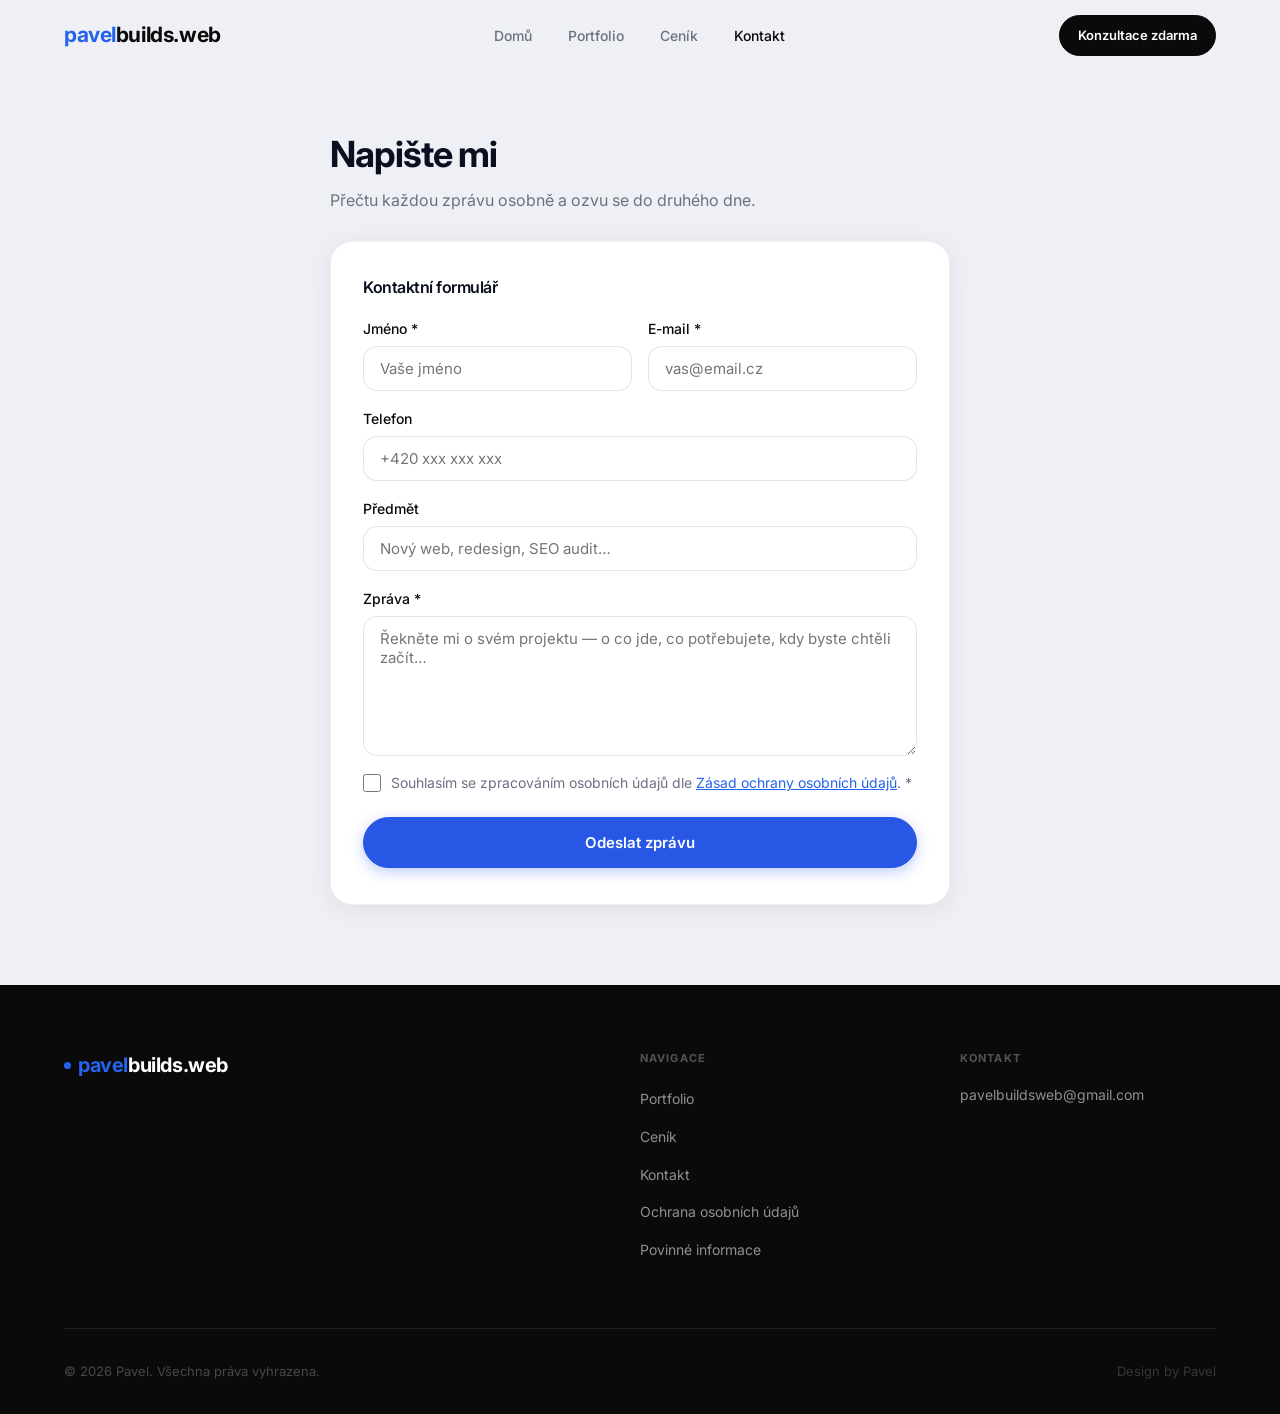
==== contact.html @ 44fcdc36 "fix: bottom sheet block layout + isAnimating guard Switch nav__mobile from flex to block (avoids iOS" ====
﻿<!doctype html>
<html lang="cs">
<head>
  <meta charset="utf-8" />
  <meta name="viewport" content="width=device-width, initial-scale=1" />

  <title>Kontakt — Napište mi | Pavel — webař na volné noze</title>
  <meta name="description" content="Máte projekt nebo otázku? Napište mi — rád si popovídáme o vašich potřebách. Odpovídám do 24 hodin v pracovní dny." />
  <link rel="canonical" href="https://www.pavelweb.cz/contact.html" />

  <meta property="og:type"         content="website" />
  <meta property="og:site_name"    content="Pavel — webař na volné noze" />
  <meta property="og:title"        content="Kontakt — Napište mi | Pavel" />
  <meta property="og:description"  content="Máte projekt nebo otázku? Napište mi — rád si popovídáme o vašich potřebách." />
  <meta property="og:url"          content="https://www.pavelweb.cz/contact.html" />
  <meta property="og:image"        content="https://www.pavelweb.cz/images/og-cover.jpg" />
  <meta property="og:image:width"  content="1200" />
  <meta property="og:image:height" content="630" />
  <meta property="og:locale"       content="cs_CZ" />

  <meta name="twitter:card"        content="summary_large_image" />
  <meta name="twitter:title"       content="Kontakt — Napište mi | Pavel" />
  <meta name="twitter:description" content="Máte projekt nebo otázku? Napište mi — rád si popovídáme o vašich potřebách." />
  <meta name="twitter:image"       content="https://www.pavelweb.cz/images/og-cover.jpg" />

  <script type="application/ld+json">
  {
    "@context": "https://schema.org",
    "@type": "BreadcrumbList",
    "itemListElement": [
      { "@type": "ListItem", "position": 1, "name": "Domů",   "item": "https://www.pavelweb.cz/" },
      { "@type": "ListItem", "position": 2, "name": "Kontakt","item": "https://www.pavelweb.cz/contact.html" }
    ]
  }
  </script>

  <link rel="preconnect" href="https://fonts.bunny.net" crossorigin />
  <link rel="preload" href="https://fonts.bunny.net/css2?family=Caveat:wght@500;700&family=Inter:wght@400;500;600;700&display=swap"
        as="style" onload="this.onload=null;this.rel='stylesheet'" />
  <noscript><link rel="stylesheet" href="https://fonts.bunny.net/css2?family=Caveat:wght@500;700&family=Inter:wght@400;500;600;700&display=swap" /></noscript>

  <link rel="stylesheet" href="/css/tokens.css?v=8" />
  <link rel="stylesheet" href="/css/base.css?v=8" />
  <link rel="stylesheet" href="/css/components.css?v=8" />
</head>
<body>

  <a class="skip-link" href="#main-content">Přeskočit na obsah</a>

  <header class="site-header">
    <nav class="nav" aria-label="Hlavní navigace">
      <a href="/index.html" class="nav__logo" aria-label="pavelbuilds.web — domovská stránka">
        <span class="nav__logo-text"><span class="nav__logo-pavel">pavel</span>builds<span class="nav__logo-sub">.web</span></span>
      </a>
      <ul class="nav__links" role="list">
        <li><a href="/index.html"     class="nav__link">Domů</a></li>
        <li><a href="/portfolio.html" class="nav__link">Portfolio</a></li>
        <li><a href="/pricing.html"   class="nav__link">Ceník</a></li>
        <li><a href="/contact.html"   class="nav__link nav__link--active">Kontakt</a></li>
      </ul>
      <a href="/contact.html" class="btn btn--nav">Konzultace zdarma</a>
      <button class="nav__burger" aria-controls="mobile-menu" aria-expanded="false" aria-label="Otevřít menu">
        <span class="nav__burger-bar"></span>
        <span class="nav__burger-bar"></span>
        <span class="nav__burger-bar"></span>
      </button>
    </nav>
  </header>
  <div id="mobile-menu" class="nav__mobile" hidden>
    <ul role="list">
      <li><a href="/index.html"     class="nav__link">Domů</a></li>
      <li><a href="/portfolio.html" class="nav__link">Portfolio</a></li>
      <li><a href="/pricing.html"   class="nav__link">Ceník</a></li>
      <li><a href="/contact.html"   class="nav__link">Kontakt</a></li>
    </ul>
    <a href="/contact.html" class="btn">Konzultace zdarma</a>
  </div>

  <main id="main-content">

    <section class="contact-section" aria-labelledby="contact-heading">
      <div class="contact-inner">

        <h1 id="contact-heading">Napište mi</h1>
        <p class="contact-lead">Přečtu každou zprávu osobně a ozvu se do druhého dne.</p>

        <div class="contact-card">
          <h2 class="contact-form-heading">Kontaktní formulář</h2>
          <form class="form" action="#" method="POST" novalidate aria-label="Kontaktní formulář">

            <div class="form-honeypot" aria-hidden="true">
              <label for="website">Nevyplňujte toto pole</label>
              <input type="text" id="website" name="website" tabindex="-1" autocomplete="off" />
            </div>

            <div class="form-grid">
              <div class="form-group">
                <label for="name">Jméno <span aria-hidden="true">*</span></label>
                <input type="text" id="name" name="name"
                       required autocomplete="given-name"
                       placeholder="Vaše jméno" aria-required="true" />
              </div>
              <div class="form-group">
                <label for="email">E-mail <span aria-hidden="true">*</span></label>
                <input type="email" id="email" name="email"
                       required autocomplete="email"
                       placeholder="vas@email.cz" aria-required="true" />
              </div>
            </div>

            <div class="form-group">
              <label for="phone">Telefon</label>
              <input type="tel" id="phone" name="phone"
                     placeholder="+420 xxx xxx xxx" autocomplete="tel" />
            </div>

            <div class="form-group">
              <label for="subject">Předmět</label>
              <input type="text" id="subject" name="subject"
                     placeholder="Nový web, redesign, SEO audit…" />
            </div>

            <div class="form-group">
              <label for="message">Zpráva <span aria-hidden="true">*</span></label>
              <textarea id="message" name="message"
                        required rows="6"
                        placeholder="Řekněte mi o svém projektu — o co jde, co potřebujete, kdy byste chtěli začít…"
                        aria-required="true"></textarea>
            </div>

            <div class="form-group">
              <label class="form-checkbox-label">
                <input type="checkbox" name="gdpr_consent" required aria-required="true" />
                <span>Souhlasím se zpracováním osobních údajů dle <a href="/privacy.html">Zásad ochrany osobních údajů</a>. <span aria-hidden="true">*</span></span>
              </label>
            </div>

            <button type="submit" class="btn btn--blue" style="width:100%;margin-top:8px;">Odeslat zprávu</button>
          </form>
        </div>
      </div>
    </section>

  </main>

  <footer class="site-footer">
    <div class="footer__inner">
      <div>
        <div class="footer__logo" aria-hidden="true"><span class="nav__logo-text"><span class="nav__logo-pavel">pavel</span>builds<span class="footer__logo-sub">.web</span></span></div>
      </div>
      <nav aria-label="Navigace v patičce">
        <p class="footer__heading">Navigace</p>
        <ul class="footer__links" role="list">
          <li><a href="/portfolio.html">Portfolio</a></li>
          <li><a href="/pricing.html">Ceník</a></li>
          <li><a href="/contact.html">Kontakt</a></li>
          <li><a href="/privacy.html">Ochrana osobních údajů</a></li>
          <li><a href="/legal.html">Povinné informace</a></li>
        </ul>
      </nav>
      <div>
        <p class="footer__heading">Kontakt</p>
        <a href="mailto:pavelbuildsweb@gmail.com" class="footer__email">pavelbuildsweb@gmail.com</a>
      </div>
    </div>
    <div class="footer__bottom">
      <small>&copy; <span id="footer-year"></span> Pavel. Všechna práva vyhrazena.</small>
      <small class="footer__credit">Design by Pavel</small>
    </div>
  </footer>
  <script src="/js/nav.js" defer></script>
  <script src="/js/anim.js" defer></script>
</body>
</html>
---- css/tokens.css ----
:root {
  /* ── Palette ─────────────────────────────────────────────── */
  --color-bg:          #ffffff;
  --color-ink:         #0A0A0A;
  --color-muted:       #6B7280;
  --color-subtle:      #9CA3AF;
  --color-accent:      #2563EB;
  --color-accent-h:    #1D4ED8;
  --color-surface:     #F9FAFB;
  --color-surface-2:   #F3F4F6;
  --color-border:      rgba(0, 0, 0, 0.06);
  --color-border-md:   rgba(0, 0, 0, 0.10);

  /* ── Typography ─────────────────────────────────────────── */
  --font-sans: "Inter", system-ui, -apple-system, Segoe UI, sans-serif;
  --font-hand: "Caveat", "Kalam", cursive;

  /* ── Layout ─────────────────────────────────────────────── */
  --max-width:  1280px;
  --pad-x:      64px;
  --nav-height: 72px;

  /* ── Radius ──────────────────────────────────────────────── */
  --radius-sm:  6px;
  --radius-md:  10px;
  --radius-lg:  14px;
  --radius-xl:  18px;
  --radius-2xl: 24px;
  --radius-pill:999px;

  /* ── Spacing scale (8-base) ──────────────────────────────── */
  --s-1:   8px;
  --s-2:  16px;
  --s-3:  24px;
  --s-4:  32px;
  --s-6:  48px;
  --s-8:  64px;
  --s-12: 96px;
  --s-16: 128px;

  /* Legacy aliases (used by inner pages) */
  --space-xs:  8px;
  --space-sm:  8px;
  --space-md:  16px;
  --space-lg:  32px;
  --space-xl:  64px;
  --space-2xl: 96px;

  /* ── Shadows ─────────────────────────────────────────────── */
  --shadow-xs:   0 1px 3px rgba(0,0,0,.5),  0 1px 2px rgba(0,0,0,.3);
  --shadow-sm:   0 4px 12px rgba(0,0,0,.5), 0 1px 3px rgba(0,0,0,.3);
  --shadow-md:   0 8px 24px rgba(0,0,0,.6), 0 2px 6px rgba(0,0,0,.3);
  --shadow-lg:   0 16px 48px rgba(0,0,0,.7),0 4px 12px rgba(0,0,0,.4);
  --shadow-card: var(--shadow-sm);
  --shadow-hover:var(--shadow-md);

  /* ── Transitions ─────────────────────────────────────────── */
  --ease-out:        cubic-bezier(.16,1,.3,1);
  --transition-fast: 200ms var(--ease-out);
  --transition-mid:  400ms var(--ease-out);
  --transition-slow: 600ms var(--ease-out);
}

@media (max-width: 768px) {
  :root { --pad-x: 24px; }
}
---- css/base.css ----
/* ── Reset ─────────────────────────────────────────────────── */
*, *::before, *::after { box-sizing: border-box; margin: 0; padding: 0; }

/* ── Root ──────────────────────────────────────────────────── */
html { scroll-behavior: smooth; }
body {
  background: var(--color-bg);
  color: var(--color-ink);
  font-family: var(--font-sans);
  font-size: 18px;
  line-height: 1.65;
  -webkit-font-smoothing: antialiased;
  -moz-osx-font-smoothing: grayscale;
}

/* ── Skip link ─────────────────────────────────────────────── */
.skip-link {
  position: absolute;
  top: 0; left: var(--s-2);
  z-index: 9999;
  padding: var(--s-1) var(--s-4);
  background: var(--color-ink);
  color: #fff;
  font-size: 14px;
  font-weight: 600;
  border-radius: 0 0 var(--radius-md) var(--radius-md);
  text-decoration: none;
  transform: translateY(-100%);
  transition: transform var(--transition-fast);
}
.skip-link:focus { transform: translateY(0); }

/* ── Focus visible ─────────────────────────────────────────── */
:focus-visible {
  outline: 2px solid var(--color-accent);
  outline-offset: 3px;
  border-radius: 3px;
}

/* ── Headings ──────────────────────────────────────────────── */
h1 {
  font-size: clamp(48px, 6vw, 80px);
  line-height: 1.05;
  font-weight: 700;
  letter-spacing: -0.04em;
  color: var(--color-ink);
}
h2 {
  font-size: clamp(28px, 3.5vw, 44px);
  line-height: 1.15;
  font-weight: 700;
  letter-spacing: -0.03em;
}
h3 {
  font-size: clamp(17px, 1.6vw, 20px);
  line-height: 1.3;
  font-weight: 600;
  letter-spacing: -0.01em;
}

/* ── Body copy ─────────────────────────────────────────────── */
p {
  max-width: 65ch;
  line-height: 1.65;
  color: var(--color-muted);
}
a { color: var(--color-accent); }
a:hover { text-decoration: underline; }
img { max-width: 100%; height: auto; display: block; }

/* ── Section wrapper ───────────────────────────────────────── */
.section { padding: var(--s-16) var(--pad-x); }
.section--sm { padding: var(--s-12) var(--pad-x); }
.section--lg { padding: var(--s-16) var(--pad-x); }
.section__inner {
  max-width: var(--max-width);
  margin: 0 auto;
}

/* ── Section label (eyebrow) ───────────────────────────────── */
.eyebrow {
  display: inline-flex;
  align-items: center;
  gap: 8px;
  font-size: 12px;
  font-weight: 600;
  text-transform: uppercase;
  letter-spacing: .1em;
  color: var(--color-muted);
  margin-bottom: var(--s-3);
}
.eyebrow::before {
  content: '';
  display: block;
  width: 20px; height: 1px;
  background: var(--color-muted);
}

/* ── Utilities ─────────────────────────────────────────────── */
.sr-only {
  position: absolute; width: 1px; height: 1px;
  overflow: hidden; clip: rect(0,0,0,0); white-space: nowrap;
}
.text-muted  { color: var(--color-muted); }
.text-center { text-align: center; }

/* ── Reveal animations (IntersectionObserver) ──────────────── */
[data-reveal] {
  opacity: 0;
  transform: translateY(28px);
  transition: opacity var(--transition-slow), transform var(--transition-slow);
}
[data-reveal].is-visible {
  opacity: 1;
  transform: none;
}
[data-delay="1"] { transition-delay: 80ms; }
[data-delay="2"] { transition-delay: 160ms; }
[data-delay="3"] { transition-delay: 240ms; }
[data-delay="4"] { transition-delay: 320ms; }
[data-delay="5"] { transition-delay: 400ms; }
[data-delay="6"] { transition-delay: 480ms; }

/* ── CTA strip ─────────────────────────────────────────────── */
.cta-strip {
  background: var(--color-ink);
  padding: var(--s-16) var(--pad-x);
  text-align: center;
}
.cta-strip h2 { color: #fff; margin-bottom: var(--s-2); }
.cta-strip p  { color: rgba(255,255,255,.45); margin: 0 auto var(--s-8); max-width: 44ch; }

/* ── Reduced motion ────────────────────────────────────────── */
@media (prefers-reduced-motion: reduce) {
  html { scroll-behavior: auto; }
  *, *::before, *::after { animation-duration: .01ms !important; transition-duration: .01ms !important; }
  [data-reveal] { opacity: 1; transform: none; }
}
---- css/components.css ----
/* ================================================================
   COMPONENTS.CSS  —  B2B Premium Edition
   Nav · Buttons · Cards · Grid · Forms · Footer · Hero
   ================================================================ */

/* ── Site header ───────────────────────────────────────────── */
.site-header {
  position: fixed;
  top: 0; left: 0; right: 0;
  z-index: 160;
  height: var(--nav-height);
  background: transparent;
  border-bottom: 1px solid transparent;
  transition:
    background  400ms var(--ease-out),
    border-color 400ms var(--ease-out),
    backdrop-filter 400ms var(--ease-out);
}
.site-header.scrolled {
  background: rgba(255,255,255,.85);
  backdrop-filter: blur(20px) saturate(150%);
  -webkit-backdrop-filter: blur(20px) saturate(150%);
  border-bottom-color: var(--color-border);
}

.nav {
  display: flex;
  align-items: center;
  justify-content: space-between;
  gap: var(--s-4);
  height: 100%;
  padding: 0 var(--pad-x);
  max-width: calc(var(--max-width) + var(--pad-x) * 2);
  margin: 0 auto;
  font-size: 14px;
}

.nav__logo {
  display: flex;
  align-items: center;
  gap: 8px;
  font-family: var(--font-sans);
  font-size: 21px;
  font-weight: 700;
  color: var(--color-ink);
  text-decoration: none;
  white-space: nowrap;
  letter-spacing: -0.02em;
}
.nav__logo::before { display: none; }
.nav__logo:hover { text-decoration: none; color: var(--color-ink); }
.nav__logo-sub {
  font-size: inherit;
  font-weight: inherit;
  letter-spacing: inherit;
  text-transform: none;
  color: inherit;
}
.nav__logo-pavel { color: var(--color-accent); }

.nav__links {
  display: flex;
  list-style: none;
  gap: 36px;
  margin: 0; padding: 0;
}
.nav__link {
  font-size: 14px;
  font-weight: 500;
  color: var(--color-muted);
  text-decoration: none;
  transition: color var(--transition-fast);
}
.nav__link:hover { color: var(--color-ink); text-decoration: none; }
.nav__link--active { color: var(--color-ink); }

/* Hamburger — visible by default (mobile-first), hidden on desktop */
.nav__burger {
  display: flex;
  flex-direction: column;
  justify-content: center;
  gap: 5px;
  width: 36px; height: 36px;
  padding: 4px;
  background: none; border: none; cursor: pointer;
  border-radius: var(--radius-md);
}
.nav__burger:focus-visible { outline: 2px solid var(--color-accent); outline-offset: 2px; }
.nav__burger-bar {
  display: block;
  width: 20px; height: 1.5px;
  background: var(--color-ink);
  border-radius: 2px;
  transition: transform var(--transition-fast), opacity var(--transition-fast);
}
.nav__burger--open .nav__burger-bar:nth-child(1) { transform: translateY(6.5px) rotate(45deg); }
.nav__burger--open .nav__burger-bar:nth-child(2) { opacity: 0; }
.nav__burger--open .nav__burger-bar:nth-child(3) { transform: translateY(-6.5px) rotate(-45deg); }

/* Bottom sheet — block layout (more reliable than flex in iOS Safari) */
.nav__mobile {
  position: fixed;
  bottom: 0; left: 0; right: 0;
  max-height: 80vh;
  overflow-y: auto;
  padding: 0 28px max(32px, env(safe-area-inset-bottom));
  background: #fff;
  border-radius: 20px 20px 0 0;
  box-shadow: 0 -4px 32px rgba(0,0,0,.10);
  z-index: 150;
  transform: translateY(100%);
  transition: transform 0.35s cubic-bezier(.4,0,.2,1), visibility 0.35s;
  visibility: hidden;
}
/* Drag handle */
.nav__mobile::before {
  content: '';
  display: block;
  width: 36px; height: 4px;
  background: rgba(0,0,0,.12);
  border-radius: 2px;
  margin: 14px auto 24px;
}
.nav__mobile.is-open {
  transform: translateY(0);
  visibility: visible;
}
.nav__mobile ul {
  list-style: none; padding: 0; margin: 0;
}
.nav__mobile li { border-bottom: 1px solid var(--color-border); }
.nav__mobile li:last-child { border-bottom: none; }
.nav__mobile .nav__link {
  display: block;
  font-size: 20px; font-weight: 600;
  color: var(--color-ink);
  padding: 16px 0;
}
.nav__mobile .btn {
  display: block;
  margin: 24px 0 0;
  text-align: center;
  box-sizing: border-box;
}

/* Backdrop overlay */
.nav__overlay {
  position: fixed;
  inset: 0;
  background: rgba(0,0,0,.35);
  z-index: 140;
  opacity: 0;
  pointer-events: none;
  transition: opacity 0.3s ease;
}
.nav__overlay.is-visible {
  opacity: 1;
  pointer-events: all;
}

/* Mobile: header always has background (hamburger bars visible) */
@media (max-width: 900px) {
  .nav__links, .nav .btn--nav { display: none !important; }
  .site-header {
    background: rgba(255,255,255,.96);
    backdrop-filter: blur(12px);
    -webkit-backdrop-filter: blur(12px);
    border-bottom-color: var(--color-border);
  }
}

/* Desktop: show nav links + CTA, hide hamburger */
@media (min-width: 901px) {
  .nav__burger { display: none; }
  .nav__links { display: flex; }
  .nav .btn--nav { display: inline-flex; }
}

/* ── Buttons ───────────────────────────────────────────────── */
.btn {
  display: inline-flex;
  align-items: center;
  gap: 8px;
  background: var(--color-ink);
  color: #fff;
  padding: 13px 24px;
  border: 1.5px solid var(--color-ink);
  border-radius: var(--radius-pill);
  font-family: var(--font-sans);
  font-weight: 600;
  font-size: 14px;
  cursor: pointer;
  text-decoration: none;
  white-space: nowrap;
  transition:
    background var(--transition-fast),
    color var(--transition-fast),
    transform var(--transition-fast),
    box-shadow var(--transition-fast);
}
.btn:hover {
  background: #1a1a1a;
  transform: translateY(-1px);
  box-shadow: 0 6px 20px rgba(0,0,0,.08);
  color: #fff;
  text-decoration: none;
}
.btn:focus-visible { outline: 2px solid var(--color-accent); outline-offset: 3px; }
.btn:active { transform: none; }

.btn--ghost {
  background: transparent;
  color: var(--color-ink);
}
.btn--blue {
  background: #2856e5;
  border-color: #2856e5;
  color: #fff;
  font-size: 15px;
  padding: 15px 28px;
  justify-content: center;
  box-shadow: 0 4px 14px rgba(40,86,229,.3);
}
.btn--blue:hover {
  background: #1f47c4;
  border-color: #1f47c4;
  box-shadow: 0 8px 22px rgba(40,86,229,.38);
  color: #fff;
}
.btn--ghost:hover {
  background: var(--color-surface);
  box-shadow: var(--shadow-xs);
  color: var(--color-ink);
}

.btn--nav {
  padding: 9px 18px;
  font-size: 13px;
}

.btn--lg {
  padding: 16px 32px;
  font-size: 16px;
}

.btn--accent {
  background: var(--color-accent);
  border-color: var(--color-accent);
}
.btn--accent:hover { background: var(--color-accent-h); border-color: var(--color-accent-h); }

/* ── Cards ─────────────────────────────────────────────────── */
.card {
  background: var(--color-bg);
  border: 1px solid var(--color-border);
  border-radius: var(--radius-2xl);
  padding: var(--s-4);
  box-shadow: var(--shadow-xs);
  transition: transform var(--transition-mid), box-shadow var(--transition-mid), border-color var(--transition-mid);
}
.card:hover {
  transform: translateY(-4px);
  box-shadow: var(--shadow-md);
  border-color: var(--color-border-md);
}
.card__icon {
  width: 44px; height: 44px;
  background: var(--color-surface-2);
  border-radius: var(--radius-lg);
  display: flex; align-items: center; justify-content: center;
  font-size: 20px;
  margin-bottom: var(--s-3);
  border: 1px solid var(--color-border);
}
.card__title {
  font-size: 17px;
  font-weight: 600;
  letter-spacing: -0.01em;
  color: var(--color-ink);
  margin-bottom: var(--s-1);
}
.card__body {
  font-size: 15px;
  color: var(--color-muted);
  line-height: 1.6;
}

/* ── Project cards ─────────────────────────────────────────── */
.project-card {
  background: var(--color-bg);
  border: 1px solid var(--color-border);
  border-radius: var(--radius-2xl);
  overflow: hidden;
  box-shadow: var(--shadow-xs);
  transition: transform var(--transition-mid), box-shadow var(--transition-mid);
  display: flex; flex-direction: column;
}
.project-card:hover { transform: translateY(-5px); box-shadow: var(--shadow-md); }
.project-card__img {
  width: 100%; aspect-ratio: 16/9; object-fit: cover;
  background: var(--color-surface-2);
}
.project-card__body { padding: var(--s-4); display: flex; flex-direction: column; flex: 1; }
.project-card__title { font-size: 17px; font-weight: 600; color: var(--color-ink); margin-bottom: var(--s-1); }
.project-card__desc { font-size: 14px; color: var(--color-muted); line-height: 1.55; flex: 1; margin-bottom: var(--s-2); }
.project-card__tags { display: flex; flex-wrap: wrap; gap: 6px; }

/* ── Badges ────────────────────────────────────────────────── */
.badge {
  display: inline-block;
  font-size: 12px; font-weight: 500;
  padding: 3px 10px;
  border-radius: var(--radius-pill);
  background: var(--color-surface-2);
  color: var(--color-muted);
  border: 1px solid var(--color-border);
}
.badge--accent {
  background: rgba(37,99,235,.08);
  color: var(--color-accent);
  border-color: rgba(37,99,235,.15);
}

/* ── Grid ──────────────────────────────────────────────────── */
.grid-3 { display: grid; grid-template-columns: repeat(3,1fr); gap: var(--s-3); }
.grid-2 { display: grid; grid-template-columns: repeat(2,1fr); gap: var(--s-4); }
@media (max-width: 900px) { .grid-3 { grid-template-columns: repeat(2,1fr); } }
@media (max-width: 600px) { .grid-3, .grid-2 { grid-template-columns: 1fr; } }

/* ── Stat cards ────────────────────────────────────────────── */
.stat-grid { display: grid; grid-template-columns: repeat(4,1fr); gap: var(--s-2); }
@media (max-width: 760px) { .stat-grid { grid-template-columns: repeat(2,1fr); } }
.stat-card {
  background: var(--color-bg);
  border: 1px solid var(--color-border);
  border-radius: var(--radius-2xl);
  padding: var(--s-4) var(--s-3);
  text-align: center;
}
.stat-card__number { font-size: clamp(2rem,4vw,3rem); font-weight: 700; color: var(--color-ink); line-height: 1; margin-bottom: var(--s-1); letter-spacing: -0.04em; }
.stat-card__label { font-size: 13px; color: var(--color-muted); }

/* ── Process steps ─────────────────────────────────────────── */
.process-steps { display: grid; grid-template-columns: repeat(4,1fr); gap: var(--s-4); counter-reset: step; }
@media (max-width: 860px) { .process-steps { grid-template-columns: repeat(2,1fr); } }
@media (max-width: 500px) { .process-steps { grid-template-columns: 1fr; } }
.step { position: relative; padding-top: var(--s-8); }
.step::before {
  counter-increment: step;
  content: counter(step, decimal-leading-zero);
  position: absolute; top: 0; left: 0;
  font-size: clamp(2.5rem,5vw,4rem);
  font-weight: 700;
  color: var(--color-ink);
  opacity: .06;
  line-height: 1;
  letter-spacing: -0.04em;
}
.step h3 { margin-bottom: var(--s-1); color: var(--color-ink); }
.step p  { font-size: 15px; color: var(--color-muted); }

/* ── Contact section ───────────────────────────────────────── */
.contact-section {
  padding: calc(var(--nav-height) + 64px) var(--pad-x) 80px;
  min-height: 100vh;
  background: #eef0f5;
}
.contact-inner {
  max-width: 620px;
  margin: 0 auto;
}
.contact-inner h1 {
  font-size: clamp(26px, 3vw, 36px);
  font-weight: 700;
  letter-spacing: -0.03em;
  line-height: 1.05;
  color: #0b1020;
}
.contact-lead {
  color: #6b7280;
  font-size: 16px;
  line-height: 1.6;
  margin: 14px 0 28px;
}
.contact-card {
  background: #fff;
  border: 1px solid var(--color-border);
  border-radius: 22px;
  padding: 36px 32px;
  box-shadow: 0 4px 24px rgba(0,0,0,.07);
}
.contact-card .form { max-width: none; }
@media (max-width: 560px) {
  .contact-card { padding: 24px 20px; }
}

/* ── Pricing headings ──────────────────────────────────────── */
.prices-heading { font-size: clamp(28px,4vw,42px); font-weight:700; letter-spacing:-0.03em; color:#0b1020; margin-bottom:8px; }
.prices-subheading { color:#6b7280; font-size:16px; margin-bottom:40px; }

/* ── Contact form heading ──────────────────────────────────── */
.contact-form-heading { font-size:16px; font-weight:600; color:#0b1020; margin-bottom:20px; }

/* ── Prices section wrapper ────────────────────────────────── */
.prices-section {
  background: #eef0f5;
  padding: calc(var(--nav-height) + 48px) var(--pad-x) 72px;
  min-height: 100vh;
}
.prices-inner {
  max-width: 1180px;
  margin: 0 auto;
  width: 100%;
}

/* ── Scroll fade-in ────────────────────────────────────────── */
.anim-hidden {
  opacity: 0;
  transform: translateY(22px);
  transition: opacity 0.6s cubic-bezier(0.22, 1, 0.36, 1),
              transform 0.6s cubic-bezier(0.22, 1, 0.36, 1);
}
.anim-visible {
  opacity: 1;
  transform: none;
  transition: opacity 0.6s cubic-bezier(0.22, 1, 0.36, 1),
              transform 0.6s cubic-bezier(0.22, 1, 0.36, 1);
}

/* ── Pricing cards (editorial) ─────────────────────────────── */
@keyframes pc-fadein {
  from { opacity: 0; transform: translateY(20px); }
  to   { opacity: 1; transform: none; }
}
.pc-grid {
  display: grid;
  grid-template-columns: 1fr 1fr 1fr;
  gap: 16px;
  align-items: start;
}
.pc-card {
  background: #fff;
  border: 1px solid rgba(0,0,0,.06);
  border-radius: 20px;
  padding: 27px 25px 25px;
  box-shadow: 0 2px 8px rgba(0,0,0,.06);
  display: flex;
  flex-direction: column;
  position: relative;
  animation: pc-fadein 0.45s ease both;
}
.pc-card:nth-child(1) { animation-delay: 0.05s; }
.pc-card:nth-child(2) { animation-delay: 0.15s; }
.pc-card:nth-child(3) { animation-delay: 0.25s; }
.pc-kicker {
  font-size: 11px;
  font-weight: 600;
  letter-spacing: .14em;
  text-transform: uppercase;
  color: var(--color-muted);
  margin: 0;
  max-width: none;
}
.pc-tier {
  font-size: 31px;
  font-weight: 700;
  letter-spacing: -0.025em;
  line-height: 1.05;
  margin: 11px 0 9px;
  color: #0b1020;
}
.pc-desc {
  font-size: 13px;
  line-height: 1.5;
  color: var(--color-muted);
  margin: 0;
  min-height: 38px;
  max-width: none;
}
.pc-price-row {
  display: flex;
  align-items: baseline;
  gap: 6px;
  margin: 25px 0 4px;
  font-variant-numeric: tabular-nums;
  font-feature-settings: 'tnum';
}
.pc-price-od {
  font-size: 13px;
  font-weight: 400;
  color: var(--color-muted);
}
.pc-price-num {
  font-size: 49px;
  font-weight: 700;
  letter-spacing: -0.035em;
  line-height: 1;
  color: #0b1020;
}
.pc-price-unit {
  font-size: 16px;
  font-weight: 500;
  color: #2a2f45;
}
.pc-price-qual {
  font-size: 12px;
  color: var(--color-muted);
  margin: 0 0 20px;
  max-width: none;
}
.pc-cta {
  display: flex;
  align-items: center;
  justify-content: center;
  gap: 8px;
  height: 43px;
  border-radius: 11px;
  border: none;
  cursor: pointer;
  font-family: var(--font-sans);
  font-size: 14px;
  font-weight: 600;
  text-decoration: none;
  background: #0b1020;
  color: #fff;
  transition: transform 120ms ease, box-shadow 120ms ease;
}
.pc-cta:hover {
  transform: translateY(-1px);
  box-shadow: 0 6px 16px rgba(0,0,0,.12);
  text-decoration: none;
  background: #1a2035;
  color: #fff;
}
.pc-cta:hover .pc-cta-arrow { transform: translateX(3px); }
.pc-cta-arrow { transition: transform 120ms ease; }
.pc-divider {
  height: 1px;
  background: #e6e8f0;
  margin: 22px -4px 16px;
  flex-shrink: 0;
}
.pc-delta {
  display: inline-flex;
  align-self: flex-start;
  align-items: center;
  gap: 8px;
  background: #eef2ff;
  color: #2856e5;
  padding: 5px 11px;
  border-radius: 999px;
  font-size: 11px;
  font-weight: 600;
  margin-bottom: 13px;
}
.pc-delta-plus {
  width: 16px; height: 16px;
  border-radius: 50%;
  background: #2856e5;
  color: #fff;
  display: flex;
  align-items: center;
  justify-content: center;
  font-size: 11px;
  font-weight: 700;
  flex-shrink: 0;
}
.pc-features {
  list-style: none;
  padding: 0;
  margin: 0;
  display: flex;
  flex-direction: column;
  gap: 9px;
}
.pc-features li {
  display: flex;
  gap: 11px;
  align-items: flex-start;
  font-size: 13px;
  line-height: 1.45;
  color: #2a2f45;
}
.pc-dot {
  display: inline-block;
  width: 5px; height: 5px;
  border-radius: 50%;
  background: #2856e5;
  flex-shrink: 0;
  margin-top: 8px;
}

@media (max-width: 1023px) {
  .pc-grid { grid-template-columns: 1fr; max-width: 440px; margin: 0 auto; }
  .pc-price-num { font-size: 40px; }
}
@media (max-width: 639px) {
  .pc-card { padding: 24px 20px 20px; }
  .pc-price-num { font-size: 36px; }
}

/* ── Pricing ───────────────────────────────────────────────── */
.pricing-grid { display: grid; grid-template-columns: repeat(3, minmax(0, 1fr)); gap: var(--s-3); align-items: start; }
@media (max-width: 1000px) { .pricing-grid { grid-template-columns: 1fr; max-width: 480px; margin: 0 auto; } }
.pricing-card {
  background: var(--color-bg);
  border: 1px solid var(--color-border);
  border-radius: var(--radius-2xl);
  padding: var(--s-6) var(--s-4);
  position: relative;
  box-shadow: var(--shadow-xs);
}
.pricing-card--featured {
  background: var(--color-ink);
  color: #fff;
  border-color: transparent;
  box-shadow: var(--shadow-lg);
}
.pricing-card--featured h3,
.pricing-card--featured .pricing-card__price { color: #fff; }
.pricing-card--featured p,
.pricing-card--featured li { color: rgba(255,255,255,.6); }
.pricing-card--featured li::before { color: rgba(255,255,255,.7) !important; }
.pricing-card__badge {
  position: absolute; top: -11px; left: 50%; transform: translateX(-50%);
  background: var(--color-accent); color: #fff;
  font-size: 10px; font-weight: 700; padding: 3px 12px;
  border-radius: var(--radius-pill);
  text-transform: uppercase; letter-spacing: .08em; white-space: nowrap;
}
.pricing-card__price { font-size: clamp(1.4rem,2vw,1.9rem); font-weight: 700; color: var(--color-ink); line-height: 1; margin: var(--s-2) 0 var(--s-1); letter-spacing: -0.03em; }
.pricing-card__price span { font-size: 13px; font-weight: 400; opacity: .5; }
.pricing-card ul { list-style:none; padding:0; margin: var(--s-4) 0; display:flex; flex-direction:column; gap: var(--s-1); }
.pricing-card li { font-size: 14px; color: var(--color-muted); padding-left: 18px; position: relative; }
.pricing-card li::before { content: "✓"; position: absolute; left: 0; color: var(--color-ink); font-weight: 700; }
.pricing-card__divider {
  padding-left: 0 !important;
  margin-top: 6px !important;
  font-size: 11px !important;
  font-weight: 700 !important;
  letter-spacing: 0.08em;
  text-transform: uppercase;
  color: rgba(255,255,255,.3) !important;
  border-top: 1px solid rgba(255,255,255,.1);
  padding-top: 10px !important;
}
.pricing-card:not(.pricing-card--featured) .pricing-card__divider {
  color: var(--color-subtle) !important;
  border-top-color: var(--color-border);
}
.pricing-card__divider::before { display: none !important; }
.pricing-card__type {
  font-size: 11px;
  font-weight: 600;
  letter-spacing: 0.07em;
  text-transform: uppercase;
  color: var(--color-subtle);
  margin-bottom: 16px;
}
.pricing-card--featured .pricing-card__type { color: rgba(255,255,255,.35); }

/* ── Testimonials ──────────────────────────────────────────── */
.testimonial {
  background: var(--color-bg);
  border: 1px solid var(--color-border);
  border-radius: var(--radius-2xl);
  padding: var(--s-6) var(--s-4);
  box-shadow: var(--shadow-xs);
}
.testimonial blockquote { font-size: 17px; line-height: 1.65; color: var(--color-ink); margin: 0 0 var(--s-3); font-style: normal; }
.testimonial blockquote::before { content: '"'; font-size: 3rem; line-height: 0; vertical-align: -0.6em; color: var(--color-accent); margin-right: 4px; font-family: Georgia, serif; opacity: .5; }
.testimonial cite { font-size: 13px; font-style: normal; font-weight: 600; color: var(--color-muted); }

/* ── Tech badges ───────────────────────────────────────────── */
.tech-grid { display: flex; flex-wrap: wrap; gap: var(--s-1); }
.tech-badge {
  background: var(--color-surface);
  border: 1px solid var(--color-border);
  border-radius: var(--radius-lg);
  padding: 6px var(--s-2);
  font-size: 13px; font-weight: 500; color: var(--color-ink);
}

/* ── Forms ─────────────────────────────────────────────────── */
.form { max-width: 640px; }
.form-grid { display: grid; grid-template-columns: 1fr 1fr; gap: var(--s-2); }
@media (max-width: 560px) { .form-grid { grid-template-columns: 1fr; } }
.form-group { display: flex; flex-direction: column; gap: 6px; margin-bottom: var(--s-2); }
label { font-weight: 500; font-size: 14px; color: var(--color-ink); }
input, textarea, select {
  font-family: var(--font-sans); font-size: 15px;
  padding: 12px 16px;
  border: 1px solid var(--color-border-md);
  border-radius: var(--radius-lg);
  background: var(--color-bg); color: var(--color-ink);
  transition: border-color var(--transition-fast), box-shadow var(--transition-fast);
  width: 100%;
}
input:focus, textarea:focus, select:focus {
  outline: none;
  border-color: var(--color-accent);
  box-shadow: 0 0 0 3px rgba(37,99,235,.1);
}
textarea { resize: vertical; min-height: 140px; }
.form-honeypot { display: none; }
.form-checkbox-label {
  display: flex; align-items: flex-start; gap: 10px;
  cursor: pointer; font-weight: 400; font-size: 14px;
  color: var(--color-muted); line-height: 1.5;
}
.form-checkbox-label input[type="checkbox"] {
  width: 18px; min-width: 18px; height: 18px; margin-top: 2px;
  accent-color: var(--color-accent); cursor: pointer;
}
.form-checkbox-label a { color: var(--color-accent); text-decoration: underline; }

/* ── Legal / Privacy pages ─────────────────────────────────── */
.legal-section {
  padding: calc(var(--nav-height) + 64px) var(--pad-x) 80px;
  min-height: 100vh;
  background: #eef0f5;
}
.legal-inner {
  max-width: 720px;
  margin: 0 auto;
}
.legal-inner h1 {
  font-size: clamp(24px, 3vw, 36px);
  font-weight: 700;
  letter-spacing: -0.03em;
  color: #0b1020;
  margin-bottom: 8px;
}
.legal-inner .legal-updated {
  font-size: 13px;
  color: var(--color-muted);
  margin-bottom: 40px;
}
.legal-card {
  background: #fff;
  border: 1px solid var(--color-border);
  border-radius: 22px;
  padding: 40px 44px;
  box-shadow: 0 4px 24px rgba(0,0,0,.07);
}
@media (max-width: 560px) { .legal-card { padding: 28px 22px; } }
.legal-card h2 {
  font-size: 17px;
  font-weight: 700;
  color: #0b1020;
  margin: 32px 0 10px;
}
.legal-card h2:first-child { margin-top: 0; }
.legal-card p, .legal-card li {
  font-size: 15px;
  line-height: 1.7;
  color: #374151;
}
.legal-card ul { padding-left: 20px; margin: 8px 0 16px; }
.legal-card li { margin-bottom: 4px; }
.legal-card a { color: var(--color-accent); }
.legal-placeholder {
  background: #fef9c3;
  border: 1px dashed #ca8a04;
  border-radius: 6px;
  padding: 2px 6px;
  font-family: var(--font-mono);
  font-size: 13px;
  color: #92400e;
}

/* ── Breadcrumb ────────────────────────────────────────────── */
.breadcrumb { padding: var(--s-2) var(--pad-x); background: var(--color-surface); border-bottom: 1px solid var(--color-border); }
.breadcrumb__inner { max-width: var(--max-width); margin: 0 auto; }
.breadcrumb ol { list-style:none; padding:0; margin:0; display:flex; gap: var(--s-1); align-items:center; font-size:13px; color: var(--color-muted); }
.breadcrumb li + li::before { content: "/"; margin-right: var(--s-1); opacity:.4; }
.breadcrumb a { color: var(--color-muted); text-decoration: none; }
.breadcrumb a:hover { color: var(--color-ink); }
.breadcrumb [aria-current="page"] { color: var(--color-ink); font-weight: 500; }

/* ── Footer ────────────────────────────────────────────────── */
.site-footer { background: var(--color-ink); color: #fff; padding: var(--s-8) var(--pad-x) var(--s-4); }
.footer__inner {
  max-width: var(--max-width); margin: 0 auto;
  display: grid; grid-template-columns: 2fr 1fr 1fr;
  gap: var(--s-8);
  padding-bottom: var(--s-8);
  border-bottom: 1px solid rgba(255,255,255,.08);
}
@media (max-width: 720px) { .footer__inner { grid-template-columns: 1fr; gap: var(--s-4); } }
.footer__logo { font-family: var(--font-sans); font-size: 20px; font-weight: 700; letter-spacing: -0.02em; color: #fff; display: flex; align-items: center; gap: 7px; margin-bottom: var(--s-2); }
.footer__logo::before { content:''; width:7px; height:7px; background: var(--color-accent); border-radius:50%; }
.footer__tagline { color: rgba(255,255,255,.4); font-size: 14px; line-height: 1.6; max-width: 34ch; }
.footer__heading { font-size: 11px; font-weight: 700; text-transform: uppercase; letter-spacing: .1em; color: rgba(255,255,255,.3); margin-bottom: var(--s-2); }
.footer__links { list-style:none; padding:0; margin:0; display:flex; flex-direction:column; gap: var(--s-1); }
.footer__links a { color: rgba(255,255,255,.55); text-decoration:none; font-size: 14px; transition: color var(--transition-fast); }
.footer__links a:hover { color: #fff; text-decoration:none; }
.footer__email { color: rgba(255,255,255,.55); text-decoration:none; font-size:14px; transition: color var(--transition-fast); display:block; }
.footer__email:hover { color: #fff; text-decoration:none; }
.footer__bottom { max-width: var(--max-width); margin: var(--s-4) auto 0; display:flex; justify-content:space-between; align-items:center; flex-wrap:wrap; gap: var(--s-1); }
.footer__bottom small { color: rgba(255,255,255,.25); font-size: 13px; }
.footer__credit { color: rgba(255,255,255,.18) !important; }
.footer__logo-sub { font-size: inherit; font-weight: inherit; letter-spacing: inherit; text-transform: none; color: inherit; }

/* ── Logo strip ────────────────────────────────────────────── */
.logo-strip {
  padding: var(--s-6) var(--pad-x);
  border-top: 1px solid var(--color-border);
  border-bottom: 1px solid var(--color-border);
}
.logo-strip__inner {
  max-width: var(--max-width);
  margin: 0 auto;
  display: flex;
  align-items: center;
  justify-content: center;
  gap: var(--s-8);
  flex-wrap: wrap;
}
.logo-strip__label {
  font-size: 12px;
  font-weight: 500;
  text-transform: uppercase;
  letter-spacing: .1em;
  color: var(--color-subtle);
  white-space: nowrap;
}
.logo-strip__logos {
  display: flex;
  align-items: center;
  gap: var(--s-6);
  flex-wrap: wrap;
  justify-content: center;
}
.logo-strip__item {
  font-size: 15px;
  font-weight: 700;
  color: var(--color-surface-2);
  letter-spacing: -0.02em;
  opacity: .4;
  user-select: none;
  transition: opacity var(--transition-fast);
}
.logo-strip__item:hover { opacity: .7; }

/* ── Case study cards ──────────────────────────────────────── */
.case-card {
  background: var(--color-surface);
  border: 1px solid var(--color-border);
  border-radius: var(--radius-2xl);
  padding: var(--s-6);
  box-shadow: var(--shadow-xs);
  transition: transform var(--transition-mid), box-shadow var(--transition-mid);
}
.case-card:hover { transform: translateY(-4px); box-shadow: var(--shadow-md); }
.case-card__eyebrow { font-size: 12px; font-weight: 600; text-transform: uppercase; letter-spacing: .08em; color: var(--color-muted); margin-bottom: var(--s-2); }
.case-card__title { font-size: clamp(20px,2vw,26px); font-weight: 700; color: var(--color-ink); letter-spacing: -0.03em; margin-bottom: var(--s-2); }
.case-card__desc { font-size: 15px; color: var(--color-muted); line-height: 1.6; margin-bottom: var(--s-4); }
.case-card__results { display: flex; gap: var(--s-4); flex-wrap: wrap; }
.case-result { }
.case-result__number { font-size: clamp(28px,3vw,36px); font-weight: 700; color: var(--color-ink); letter-spacing: -0.04em; line-height: 1; }
.case-result__label { font-size: 12px; color: var(--color-muted); margin-top: 2px; }

/* ── Hero ─────────────────────────────────────────────────────── */
.hero {
  position: relative;
  padding: calc(var(--nav-height) + 48px) var(--pad-x) 64px;
  display: flex;
  align-items: center;
  justify-content: center;
  min-height: 100vh;
  background: var(--color-bg);
}

/* Two-column grid */
.hero-2col {
  display: grid;
  grid-template-columns: 1.45fr 1fr;
  gap: 20px;
  width: 100%;
  max-width: var(--max-width);
  animation: fadeUp 700ms var(--ease-out) both;
}

/* ── Left card — dark with dot texture ─────────────────────── */
.hero-card-wrap {
  border-radius: 22px;
  display: flex;
}
.hero-card {
  background:
    radial-gradient(circle at 1px 1px, rgba(255,255,255,.07) 1px, transparent 0) 0 0 / 28px 28px,
    linear-gradient(145deg, #1E40AF 0%, #2563EB 55%, #3B82F6 100%);
  border-radius: 22px;
  border-top: 2px solid rgba(253,230,138,.55);  /* warm gold accent line */
  padding: 24px 28px 20px;
  display: flex;
  flex-direction: column;
  justify-content: space-between;
  width: 100%;
  min-height: 260px;
  position: relative;
  overflow: hidden;
}
/* soft warm glow in top-left corner */
.hero-card::after {
  content: '';
  position: absolute;
  top: -80px; left: -80px;
  width: 320px; height: 320px;
  background: radial-gradient(circle, rgba(253,230,138,.15) 0%, transparent 65%);
  pointer-events: none;
}

.hero-card__labels {
  font-size: 12px;
  font-weight: 500;
  letter-spacing: .04em;
  color: rgba(255,255,255,.55);
  margin-bottom: var(--s-4);
  display: flex;
  align-items: center;
  gap: 14px;
  flex-wrap: wrap;
  position: relative;
}
.hero-card__labels span:nth-child(even) {
  opacity: .65;
  font-size: 10px;
}

/* Heading */
.hero-head {
  font-weight: 600;
  font-size: clamp(42px, 5vw, 70px);
  line-height: 1.1;
  letter-spacing: -0.04em;
  color: #fff;
  margin: 0;
  position: relative;
}

/* Slot machine */
.slot {
  display: inline-block;
  position: relative;
  vertical-align: baseline;
}
.slot .word {
  display: inline-block;
  animation: slotIn 720ms cubic-bezier(.7,0,.2,1) both;
  will-change: transform, opacity;
  padding-bottom: 0.2em;
  margin-bottom: -0.2em;
  background: linear-gradient(90deg, #FDE68A 0%, #FB923C 100%);
  -webkit-background-clip: text;
  -webkit-text-fill-color: transparent;
  background-clip: text;
}

/* Stats row */
.hero-stats {
  display: flex;
  align-items: flex-start;
  gap: var(--s-4);
  margin-top: var(--s-8);
  flex-wrap: wrap;
  position: relative;
}
.hero-stat { display: flex; flex-direction: column; gap: 3px; }
.hero-stat__num {
  font-size: clamp(18px, 2vw, 24px);
  font-weight: 600;
  letter-spacing: -0.03em;
  color: rgba(255,255,255,.65);
  line-height: 1;
}
.hero-stat__lbl {
  font-size: 11px;
  color: rgba(255,255,255,.35);
  line-height: 1.3;
}
.hero-stat__div {
  width: 1px;
  height: 28px;
  background: rgba(255,255,255,.12);
  align-self: center;
  flex-shrink: 0;
}
@media (max-width: 480px) {
  .hero-stats { gap: 8px; flex-wrap: nowrap; }
  .hero-stat__num { font-size: clamp(14px, 4.5vw, 18px); }
  .hero-stat__lbl { font-size: clamp(9px, 2.5vw, 11px); }
}

/* ── Right card — Consultation card ───────────────────────── */
.consult-card {
  background: #fff;
  border: 1px solid #ebedf2;
  border-radius: 22px;
  padding: 32px 28px;
  box-shadow: 0 2px 12px rgba(0,0,0,.06), 0 1px 3px rgba(0,0,0,.04);
  display: flex;
  flex-direction: column;
}

.consult-eyebrow {
  display: inline-flex;
  align-items: center;
  gap: 10px;
  background: #ecfdf5;
  color: #0f6f44;
  font-size: 11px;
  font-weight: 600;
  letter-spacing: .08em;
  text-transform: uppercase;
  padding: 7px 12px;
  border-radius: 999px;
  width: fit-content;
  margin-bottom: 16px;
}
.consult-ping {
  width: 7px;
  height: 7px;
  border-radius: 50%;
  background: #16a34a;
  box-shadow: 0 0 0 3px rgba(22,163,74,.18);
  flex-shrink: 0;
}

.consult-title {
  font-size: clamp(28px, 2.8vw, 40px);
  font-weight: 800;
  line-height: 1.05;
  letter-spacing: -0.02em;
  color: #0b1220;
  margin: 0 0 18px;
}

.consult-subtitle {
  font-size: 15px;
  color: #6b7385;
  margin: 0 0 20px;
}

.consult-body {
  font-size: 15px;
  line-height: 1.65;
  color: #6b7385;
  margin: 0 0 28px;
}
.consult-body strong {
  color: #0b1220;
  font-weight: 600;
}

.consult-checks {
  list-style: none;
  padding: 0;
  margin: 0 0 24px;
  display: grid;
  grid-template-columns: 1fr 1fr;
  gap: 9px 18px;
}
.consult-check {
  display: flex;
  align-items: center;
  gap: 9px;
  font-size: 13px;
  color: #6b7385;
}
.consult-check svg { flex-shrink: 0; }

.consult-foot {
  display: flex;
  align-items: center;
  justify-content: space-between;
  gap: 20px;
  padding-top: 20px;
  border-top: 1px solid #eef0f4;
  margin-top: auto;
}

.consult-author {
  display: flex;
  align-items: center;
  gap: 12px;
}
.consult-avatar {
  width: 48px;
  height: 48px;
  border-radius: 50%;
  background-position: center top;
  background-size: cover;
  background-repeat: no-repeat;
  flex-shrink: 0;
}
.consult-meta { font-size: 13px; line-height: 1.35; }
.consult-name  { font-weight: 600; color: #0b1220; }
.consult-role  { color: #6b7385; }

.consult-cta-stack {
  display: flex;
  flex-direction: column;
  align-items: flex-end;
  gap: 6px;
}
.consult-cta-pill {
  display: inline-flex;
  align-items: center;
  gap: 8px;
  background: #2456ec;
  color: #fff;
  border: 0;
  cursor: pointer;
  padding: 14px 22px;
  border-radius: 999px;
  font-family: var(--font-sans);
  font-size: 14px;
  font-weight: 600;
  line-height: 1;
  box-shadow: 0 6px 18px rgba(36,86,236,.25);
  text-decoration: none;
  white-space: nowrap;
  transition: transform .15s ease, box-shadow .15s ease, background .15s ease;
}
.consult-cta-pill:hover {
  background: #1c46c8;
  transform: translateY(-1px);
  box-shadow: 0 10px 22px rgba(36,86,236,.3);
  color: #fff;
  text-decoration: none;
}
.consult-cta-pill:focus-visible {
  outline: 3px solid rgba(36,86,236,.35);
  outline-offset: 3px;
}
.consult-cta-sub {
  font-size: 11px;
  font-weight: 500;
  color: #6b7385;
  letter-spacing: .03em;
}
.consult-cta-sub a { color: inherit; text-decoration: underline; }

/* ── Responsive ────────────────────────────────────────────── */
@media (max-width: 900px) {
  .hero-2col {
    grid-template-columns: 1fr;
  }
  .hero-card { min-height: auto; }
  .consult-checks { grid-template-columns: 1fr; gap: 8px; }
  .consult-foot { flex-direction: column; align-items: flex-start; gap: 16px; }
  .consult-cta-stack { align-items: flex-start; width: 100%; }
  .consult-cta-pill { width: 100%; justify-content: center; }
}
@media (max-width: 600px) {
  .hero { padding: calc(var(--nav-height) + 24px) var(--pad-x) 40px; }
  .hero-card { padding: 32px 28px 28px; }
  .consult-card { padding: 24px 20px; }
  .consult-title { font-size: 28px; }
}

/* ── Process accordion section ─────────────────────────────── */
.proces-section {
  background: var(--color-bg);
  padding: 80px var(--pad-x);
  scroll-margin-top: 80px;
}
.proces-inner {
  max-width: var(--max-width);
  margin: 0 auto;
}
.proces-eyebrow {
  font-family: 'JetBrains Mono', 'Courier New', monospace;
  font-size: 11px;
  font-weight: 500;
  letter-spacing: 0.18em;
  text-transform: uppercase;
  color: var(--color-muted);
  margin: 0 0 14px;
}
.proces-headline {
  font-size: clamp(28px, 3.5vw, 46px);
  font-weight: 700;
  letter-spacing: -0.03em;
  line-height: 1.1;
  color: var(--color-ink);
  margin: 0 0 20px;
}
.proces-lede {
  font-size: 16px;
  line-height: 1.6;
  color: var(--color-muted);
  max-width: 580px;
  margin: 0 0 52px;
}

.proc-list {
  display: flex;
  flex-direction: column;
  gap: 6px;
}

.proc-step {
  background: #fff;
  border: 1px solid rgba(0,0,0,.07);
  border-radius: 14px;
  position: relative;
  z-index: 1;
  transition: background 0.22s ease, box-shadow 0.22s ease, transform 0.22s var(--ease-out);
}
.proc-step.is-open {
  background: #fff;
  box-shadow: 0 4px 20px rgba(37,99,235,.10);
  border-left: 3px solid #2563EB;
}
.proc-step:not(.is-open):hover {
  transform: translateY(-3px);
  box-shadow: 0 10px 28px rgba(0,0,0,.09);
  border-color: rgba(0,0,0,.10);
}

.proc-row {
  display: grid;
  grid-template-columns: 1fr 30px;
  align-items: center;
  width: 100%;
  background: transparent;
  border: none;
  padding: 20px 20px 20px 24px;
  cursor: pointer;
  text-align: left;
  font-family: var(--font-sans);
}
.proc-row:focus-visible {
  outline: 2px solid #2456ec;
  outline-offset: -2px;
}


.proc-content {
  padding: 0 16px;
  display: flex;
  align-items: center;
  gap: 16px;
}
.proc-num {
  font-size: 13px;
  font-weight: 600;
  color: var(--color-subtle);
  min-width: 16px;
  flex-shrink: 0;
  transition: color 0.2s ease;
}
.proc-step.is-open .proc-num {
  color: #2563EB;
}
.proc-krok {
  font-family: 'JetBrains Mono', 'Courier New', monospace;
  font-size: 10px;
  font-weight: 500;
  letter-spacing: 0.18em;
  text-transform: uppercase;
  color: var(--color-subtle);
}
.proc-title {
  font-size: 19px;
  font-weight: 500;
  color: var(--color-ink);
  line-height: 1.3;
}

.proc-icon {
  font-size: 22px;
  font-weight: 300;
  line-height: 1;
  color: #2563EB;
  display: flex;
  align-items: center;
  justify-content: center;
  transition: transform 0.2s ease;
  flex-shrink: 0;
  justify-self: end;
}
.proc-step.is-open .proc-icon {
  transform: rotate(45deg);
}

.proc-panel {
  display: grid;
  grid-template-rows: 0fr;
  transition: grid-template-rows 0.25s ease;
}
.proc-step.is-open .proc-panel {
  grid-template-rows: 1fr;
}
.proc-body {
  overflow: hidden;
  min-height: 0;
}
.proc-body p {
  font-size: 14.5px;
  line-height: 1.65;
  color: var(--color-muted);
  margin: 0;
  padding: 0 24px 22px 24px;
}

@media (max-width: 900px) {
  .proc-title { font-size: 17px; }
}
@media (max-width: 600px) {
  .proces-section { padding: 56px var(--pad-x); }
  .proc-body p { font-size: 14px; line-height: 1.55; padding-right: 16px; }
  .proc-title { font-size: 16px; }
}

/* ── Showcase section ──────────────────────────────────────── */
.showcase-section {
  background: #EEF2FF;
  padding: 80px var(--pad-x);
}
.showcase-inner {
  max-width: var(--max-width);
  margin: 0 auto;
  display: grid;
  grid-template-columns: 1fr 55%;
  grid-template-areas:
    "header visual"
    "footer visual";
  column-gap: 64px;
  row-gap: 32px;
}

.showcase-right {
  grid-area: header;
}

.showcase-visual {
  grid-area: visual;
  position: relative;
  align-self: center;
  padding-bottom: 32px;
}


.showcase-header {
  text-align: left;
}

/* Browser mockup */
.showcase-browser {
  border-radius: 12px;
  overflow: hidden;
  box-shadow: 0 24px 64px rgba(0,0,0,.5), 0 4px 16px rgba(0,0,0,.3);
  border: 1px solid var(--color-border);
  background: #1A1A1A;
}
.showcase-bar {
  background: #222222;
  padding: 10px 14px;
  display: flex;
  align-items: center;
  gap: 12px;
  border-bottom: 1px solid rgba(255,255,255,.07);
}
.showcase-dots {
  display: flex;
  gap: 6px;
  flex-shrink: 0;
}
.showcase-dots span {
  width: 10px;
  height: 10px;
  border-radius: 50%;
  background: #444;
  display: block;
}
.showcase-url {
  flex: 1;
  background: #1A1A1A;
  border-radius: 6px;
  height: 24px;
  padding: 0 10px;
  display: flex;
  align-items: center;
  font-size: 11px;
  color: #555;
  border: 1px solid rgba(255,255,255,.08);
}
.showcase-screen {
  height: 360px;
  overflow: hidden;
  position: relative;
}
.showcase-img {
  width: 100%;
  display: block;
  animation: showcaseScroll 13s 1s ease-in-out infinite alternate;
  will-change: transform;
}
@keyframes showcaseScroll {
  0%   { transform: translateY(0); }
  100% { transform: translateY(calc(-100% + 360px)); }
}

/* Phone mockup — thin black line only */
.showcase-phone {
  position: absolute;
  bottom: 0;
  right: -24px;
  width: 162px;
  border-radius: 44px;
  padding: 0;
  border: 2px solid #111;
  box-shadow: 0 28px 64px rgba(0,0,0,.20);
  overflow: hidden;
}
.showcase-phone-screen {
  display: block;
  overflow: hidden;
  height: 292px;
  background: #1A1A1A;
}
.showcase-phone-screen img {
  width: 100%;
  display: block;
  animation: showcaseScroll 13s 0s ease-in-out infinite alternate;
  will-change: transform;
}

.showcase-eyebrow,
.proces-eyebrow,
.faq-eyebrow {
  font-size: 11px;
  font-weight: 700;
  letter-spacing: 0.12em;
  text-transform: uppercase;
  color: #2563EB;
  margin: 0 0 14px;
}
.showcase-headline {
  font-size: clamp(28px, 3.5vw, 46px);
  font-weight: 700;
  letter-spacing: -0.03em;
  line-height: 1.1;
  color: var(--color-ink);
  margin: 0 0 16px;
}
.showcase-body {
  font-size: 16px;
  line-height: 1.65;
  color: var(--color-muted);
  margin: 0;
  max-width: 480px;
}
.showcase-footer {
  grid-area: footer;
  display: flex;
  justify-content: flex-start;
  align-items: flex-start;
}

@media (max-width: 900px) {
  .showcase-inner {
    display: flex;
    flex-direction: column;
    gap: 48px;
  }
  .showcase-visual {
    width: 100%;
  }
}

@media (max-width: 600px) {
  .showcase-section { padding: 56px var(--pad-x); }
  .showcase-phone { width: 116px; right: 0; border-radius: 34px; }
  .showcase-phone-screen { height: 208px; border-radius: 26px; }
  .showcase-screen { height: 280px; }
}

/* ── FAQ section ───────────────────────────────────────────── */
.faq-section {
  background: #EEF2FF;
  padding: 80px var(--pad-x);
}
.faq-inner {
  max-width: var(--max-width);
  margin: 0 auto;
}
.faq-headline {
  font-size: clamp(28px, 3.5vw, 46px);
  font-weight: 700;
  letter-spacing: -0.03em;
  line-height: 1.1;
  color: var(--color-ink);
  margin: 0 0 40px;
}

@media (max-width: 600px) {
  .faq-section { padding: 56px var(--pad-x); }
}

/* ── Keyframes ─────────────────────────────────────────────── */
@keyframes slotIn {
  0%   { transform: translateY(100%); opacity: 0; }
  60%  { opacity: 1; }
  100% { transform: translateY(0);    opacity: 1; }
}
@keyframes fadeUp {
  from { opacity: 0; transform: translateY(24px); }
  to   { opacity: 1; transform: translateY(0); }
}
@media (prefers-reduced-motion: reduce) {
  .hero-2col, .slot .word { animation: none; }
  .hero-2col { opacity: 1; transform: none; }
}
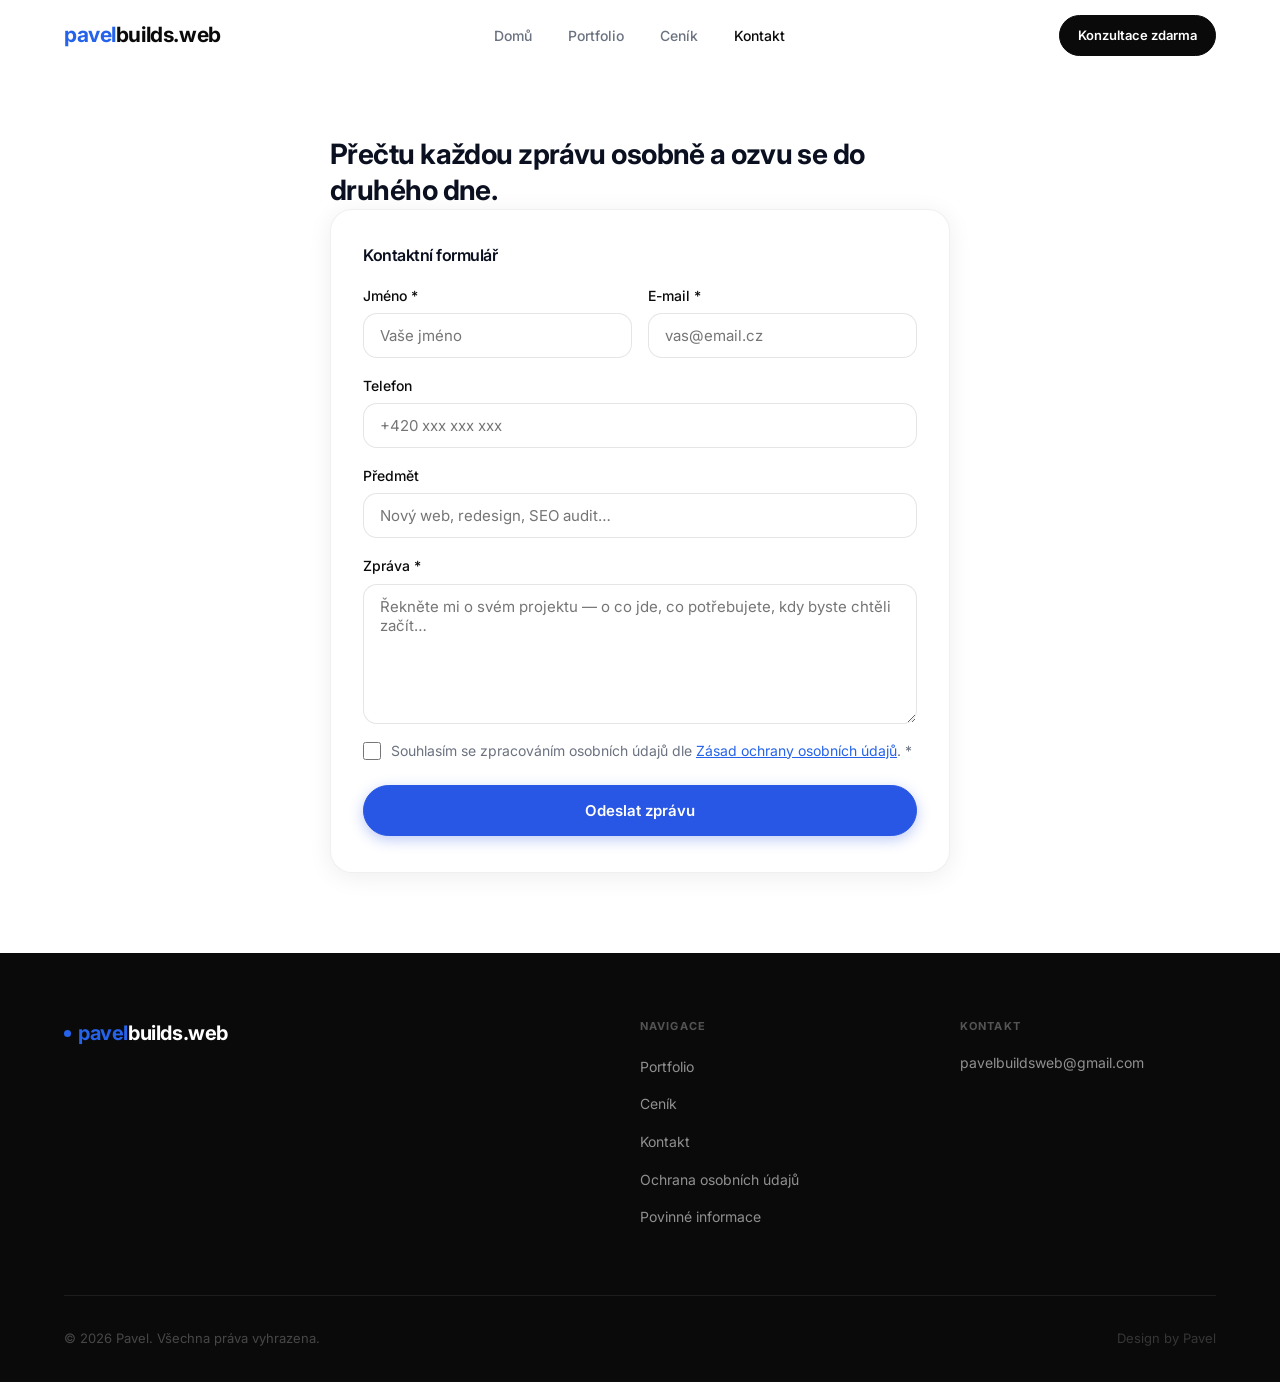
==== commit bb0d089c: "feat: contact form, favicon, email backend, UI polish - Add Resend serverless handler (api/contact.j" ====
--- a/contact.html
+++ b/contact.html
@@ -34,6 +34,7 @@
   }
   </script>
 
+  <link rel="icon" href="/favicon.svg" type="image/svg+xml" />
   <link rel="preconnect" href="https://fonts.bunny.net" crossorigin />
   <link rel="preload" href="https://fonts.bunny.net/css2?family=Caveat:wght@500;700&family=Inter:wght@400;500;600;700&display=swap"
         as="style" onload="this.onload=null;this.rel='stylesheet'" />
@@ -41,7 +42,7 @@
 
   <link rel="stylesheet" href="/css/tokens.css?v=8" />
   <link rel="stylesheet" href="/css/base.css?v=8" />
-  <link rel="stylesheet" href="/css/components.css?v=8" />
+  <link rel="stylesheet" href="/css/components.css?v=9" />
 </head>
 <body>
 
@@ -81,12 +82,11 @@
     <section class="contact-section" aria-labelledby="contact-heading">
       <div class="contact-inner">
 
-        <h1 id="contact-heading">Napište mi</h1>
-        <p class="contact-lead">Přečtu každou zprávu osobně a ozvu se do druhého dne.</p>
+        <h1 id="contact-heading">Přečtu každou zprávu osobně a ozvu se do druhého dne.</h1>
 
         <div class="contact-card">
           <h2 class="contact-form-heading">Kontaktní formulář</h2>
-          <form class="form" action="#" method="POST" novalidate aria-label="Kontaktní formulář">
+          <form id="contact-form" class="form" action="#" method="POST" novalidate aria-label="Kontaktní formulář">
 
             <div class="form-honeypot" aria-hidden="true">
               <label for="website">Nevyplňujte toto pole</label>
@@ -136,6 +136,7 @@
             </div>
 
             <button type="submit" class="btn btn--blue" style="width:100%;margin-top:8px;">Odeslat zprávu</button>
+            <div id="form-result" class="form-result" hidden></div>
           </form>
         </div>
       </div>
@@ -170,6 +171,7 @@
   </footer>
   <script src="/js/nav.js" defer></script>
   <script src="/js/anim.js" defer></script>
+  <script src="/js/contact.js" defer></script>
 </body>
 </html>
 
--- a/css/components.css
+++ b/css/components.css
@@ -363,17 +363,17 @@
 .contact-section {
   padding: calc(var(--nav-height) + 64px) var(--pad-x) 80px;
   min-height: 100vh;
-  background: #eef0f5;
+  background: #fff;
 }
 .contact-inner {
   max-width: 620px;
   margin: 0 auto;
 }
 .contact-inner h1 {
-  font-size: clamp(26px, 3vw, 36px);
+  font-size: clamp(20px, 2.2vw, 28px);
   font-weight: 700;
-  letter-spacing: -0.03em;
-  line-height: 1.05;
+  letter-spacing: -0.02em;
+  line-height: 1.3;
   color: #0b1020;
 }
 .contact-lead {
@@ -403,7 +403,7 @@
 
 /* ── Prices section wrapper ────────────────────────────────── */
 .prices-section {
-  background: #eef0f5;
+  background: #fff;
   padding: calc(var(--nav-height) + 48px) var(--pad-x) 72px;
   min-height: 100vh;
 }
@@ -1030,7 +1030,7 @@
 
 .consult-title {
   font-size: clamp(28px, 2.8vw, 40px);
-  font-weight: 800;
+  font-weight: 700;
   line-height: 1.05;
   letter-spacing: -0.02em;
   color: #0b1220;
@@ -1516,3 +1516,8 @@
   .hero-2col, .slot .word { animation: none; }
   .hero-2col { opacity: 1; transform: none; }
 }
+
+/* ── Form result message ──────────────────────────────────── */
+.form-result { padding: 14px 18px; border-radius: 8px; font-size: 15px; margin-top: 16px; }
+.form-result--success { background: #f0fdf4; color: #166534; border: 1px solid #bbf7d0; }
+.form-result--error { background: #fef2f2; color: #991b1b; border: 1px solid #fecaca; }
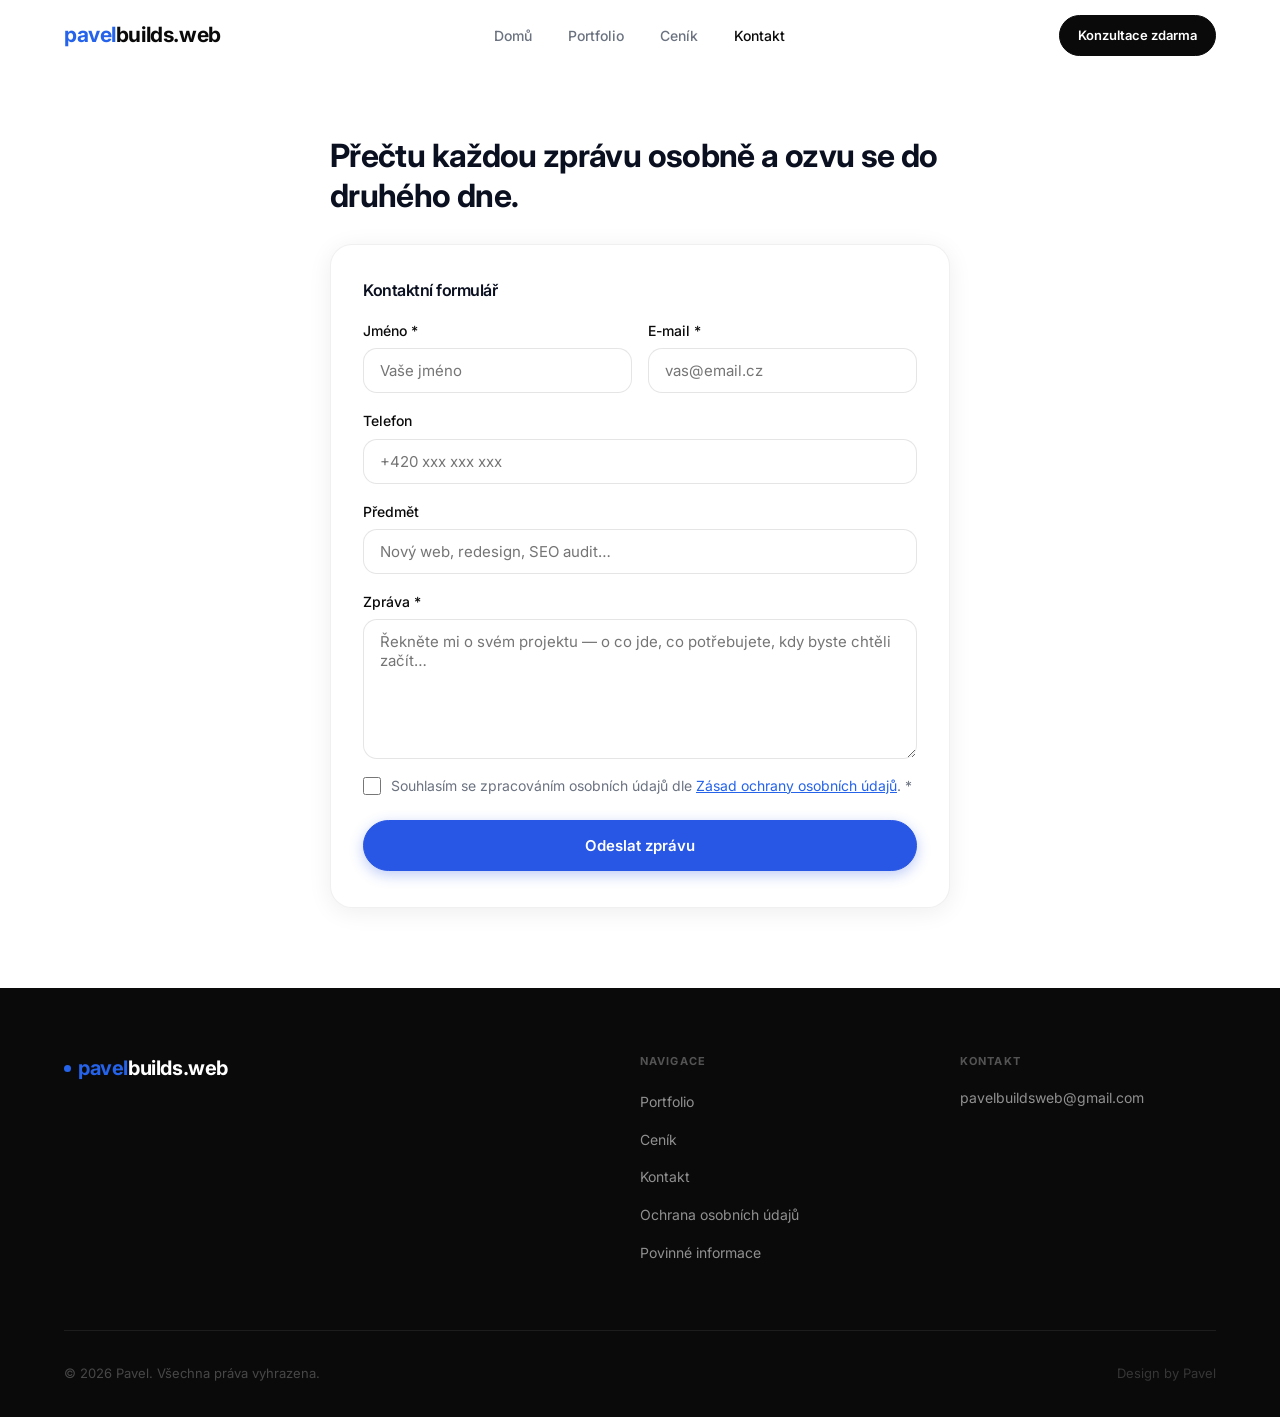
==== commit 688e8b0d: "fix: mobile title spacing — reduce portfolio intro gap, enlarge contact h1 Co-Authored-By: Claude So" ====
--- a/contact.html
+++ b/contact.html
@@ -42,7 +42,7 @@
 
   <link rel="stylesheet" href="/css/tokens.css?v=8" />
   <link rel="stylesheet" href="/css/base.css?v=8" />
-  <link rel="stylesheet" href="/css/components.css?v=9" />
+  <link rel="stylesheet" href="/css/components.css?v=10" />
 </head>
 <body>
 
--- a/css/components.css
+++ b/css/components.css
@@ -370,10 +370,11 @@
   margin: 0 auto;
 }
 .contact-inner h1 {
-  font-size: clamp(20px, 2.2vw, 28px);
+  font-size: clamp(26px, 2.8vw, 32px);
   font-weight: 700;
   letter-spacing: -0.02em;
-  line-height: 1.3;
+  line-height: 1.25;
+  margin: 0 0 28px;
   color: #0b1020;
 }
 .contact-lead {
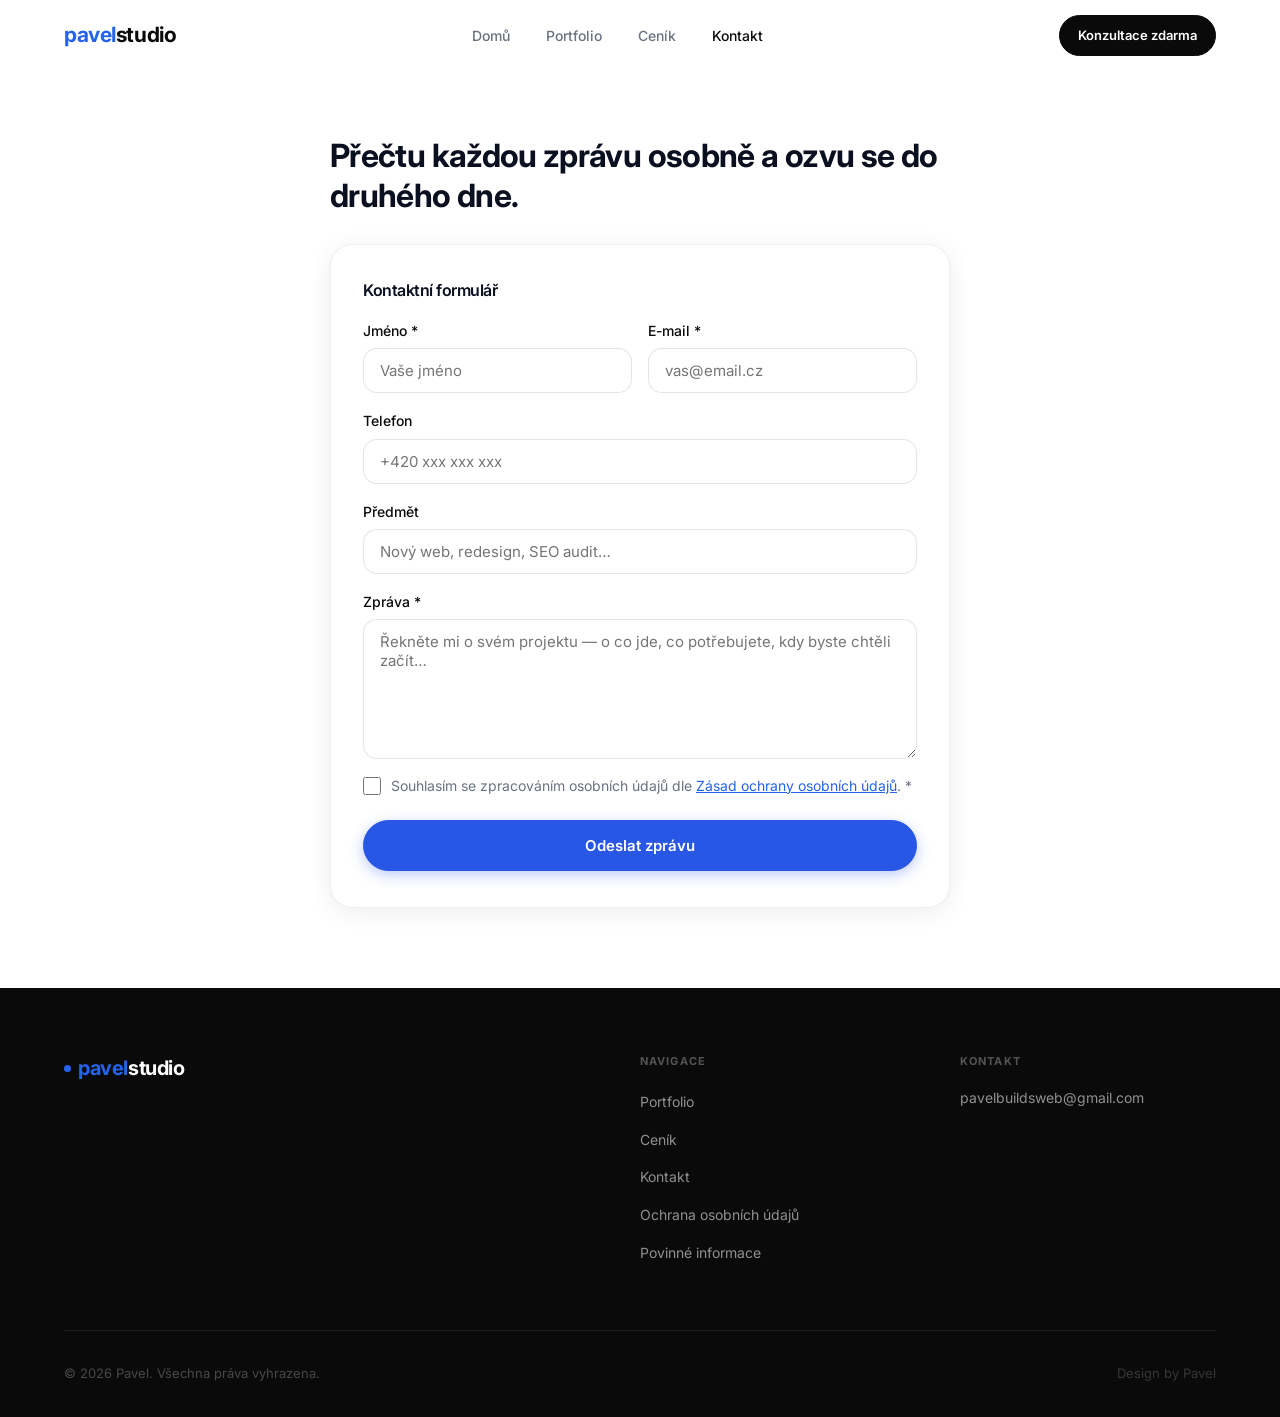
==== commit 71731fa7: "rebrand: logo pavelbuilds.web → pavelstudio across all pages and email templates Co-Authored-By: Cla" ====
--- a/contact.html
+++ b/contact.html
@@ -42,7 +42,7 @@
 
   <link rel="stylesheet" href="/css/tokens.css?v=8" />
   <link rel="stylesheet" href="/css/base.css?v=8" />
-  <link rel="stylesheet" href="/css/components.css?v=10" />
+  <link rel="stylesheet" href="/css/components.css?v=12" />
 </head>
 <body>
 
@@ -50,8 +50,8 @@
 
   <header class="site-header">
     <nav class="nav" aria-label="Hlavní navigace">
-      <a href="/index.html" class="nav__logo" aria-label="pavelbuilds.web — domovská stránka">
-        <span class="nav__logo-text"><span class="nav__logo-pavel">pavel</span>builds<span class="nav__logo-sub">.web</span></span>
+      <a href="/index.html" class="nav__logo" aria-label="pavelstudio — domovská stránka">
+        <span class="nav__logo-text"><span class="nav__logo-pavel">pavel</span>studio</span>
       </a>
       <ul class="nav__links" role="list">
         <li><a href="/index.html"     class="nav__link">Domů</a></li>
@@ -147,7 +147,7 @@
   <footer class="site-footer">
     <div class="footer__inner">
       <div>
-        <div class="footer__logo" aria-hidden="true"><span class="nav__logo-text"><span class="nav__logo-pavel">pavel</span>builds<span class="footer__logo-sub">.web</span></span></div>
+        <div class="footer__logo" aria-hidden="true"><span class="nav__logo-text"><span class="nav__logo-pavel">pavel</span>studio</span></div>
       </div>
       <nav aria-label="Navigace v patičce">
         <p class="footer__heading">Navigace</p>
--- a/css/components.css
+++ b/css/components.css
@@ -404,7 +404,7 @@
 
 /* ── Prices section wrapper ────────────────────────────────── */
 .prices-section {
-  background: #fff;
+  background: #EEF2FF;
   padding: calc(var(--nav-height) + 48px) var(--pad-x) 72px;
   min-height: 100vh;
 }
@@ -441,10 +441,10 @@
 }
 .pc-card {
   background: #fff;
-  border: 1px solid rgba(0,0,0,.06);
+  border: 1px solid rgba(37,99,235,.10);
   border-radius: 20px;
   padding: 27px 25px 25px;
-  box-shadow: 0 2px 8px rgba(0,0,0,.06);
+  box-shadow: 0 4px 16px rgba(37,99,235,.08);
   display: flex;
   flex-direction: column;
   position: relative;
@@ -1399,6 +1399,7 @@
   width: 100%;
   display: block;
   animation: showcaseScroll 13s 1s ease-in-out infinite alternate;
+  animation-play-state: paused;
   will-change: transform;
 }
 @keyframes showcaseScroll {
@@ -1428,7 +1429,12 @@
   width: 100%;
   display: block;
   animation: showcaseScroll 13s 0s ease-in-out infinite alternate;
+  animation-play-state: paused;
   will-change: transform;
+}
+.showcase-section.showcase-anim-go .showcase-img,
+.showcase-section.showcase-anim-go .showcase-phone-screen img {
+  animation-play-state: running;
 }
 
 .showcase-eyebrow,
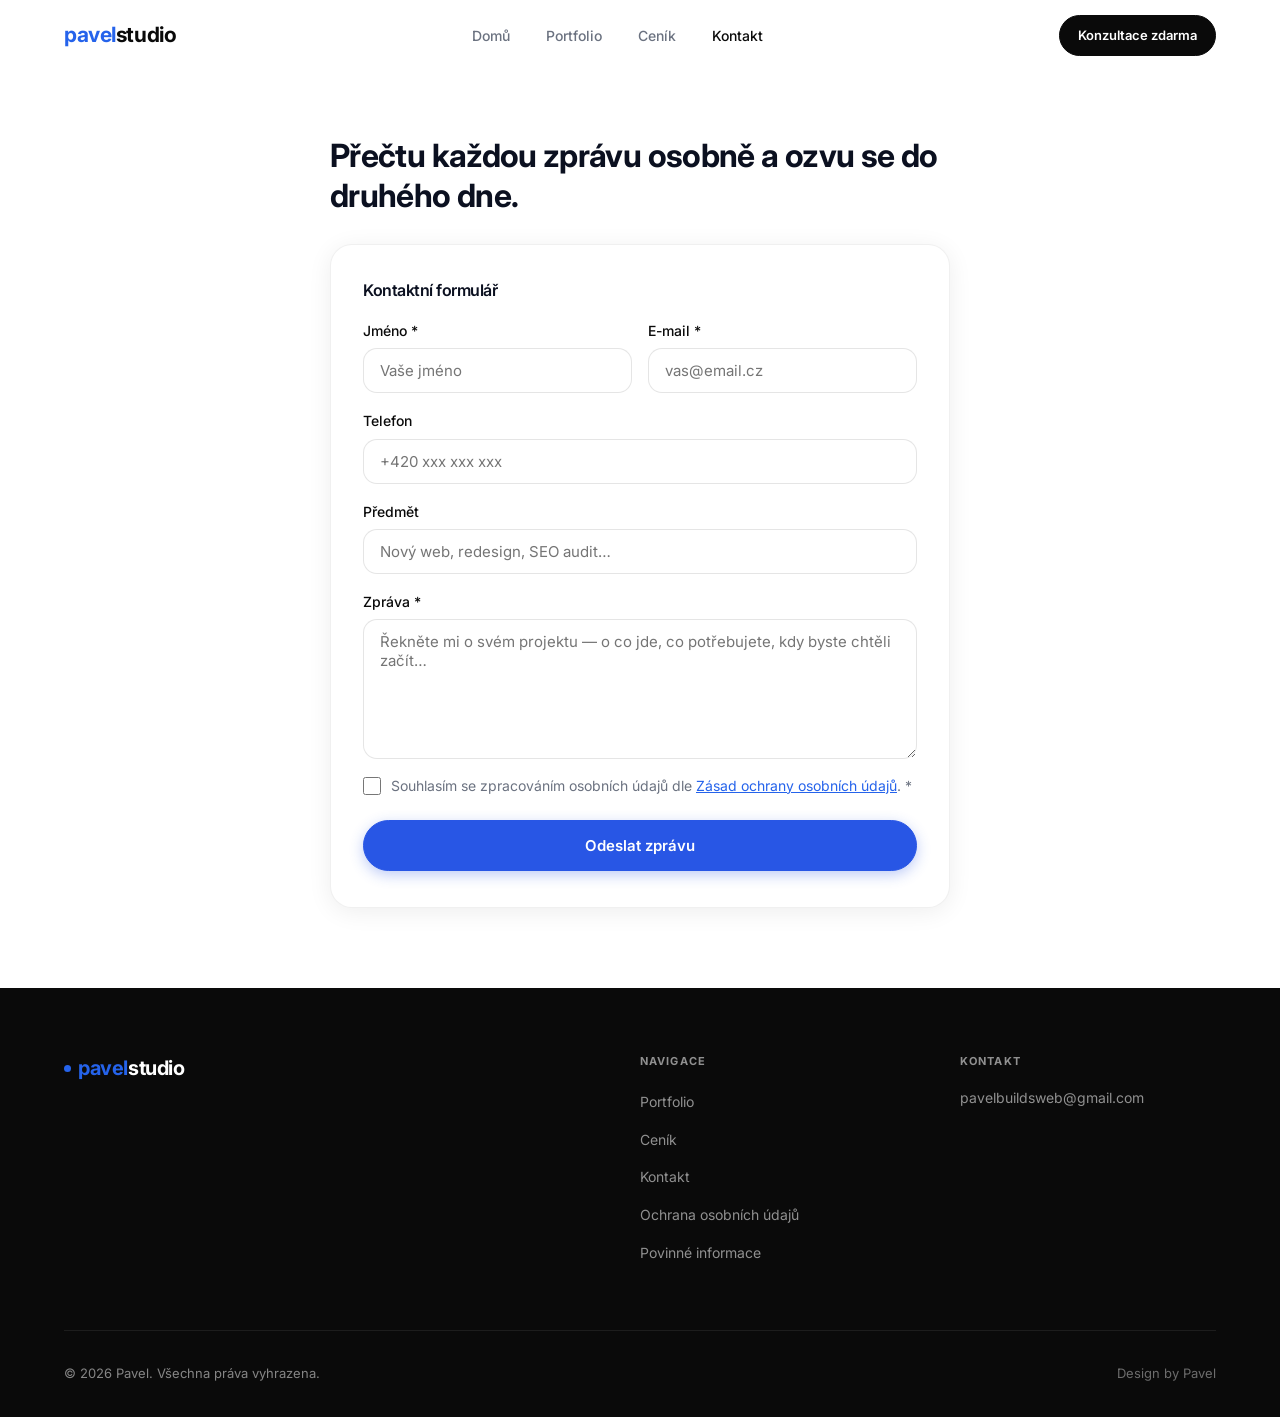
==== commit cfa7bc5e: "perf/fix: mobile LCP, font preconnect, footer contrast - Pre-fill hero slot in HTML so h1 renders be" ====
--- a/contact.html
+++ b/contact.html
@@ -6,14 +6,14 @@
 
   <title>Kontakt — Napište mi | Pavel — webař na volné noze</title>
   <meta name="description" content="Máte projekt nebo otázku? Napište mi — rád si popovídáme o vašich potřebách. Odpovídám do 24 hodin v pracovní dny." />
-  <link rel="canonical" href="https://www.pavelweb.cz/contact.html" />
+  <link rel="canonical" href="https://www.studiopavel.cz/contact.html" />
 
   <meta property="og:type"         content="website" />
   <meta property="og:site_name"    content="Pavel — webař na volné noze" />
   <meta property="og:title"        content="Kontakt — Napište mi | Pavel" />
   <meta property="og:description"  content="Máte projekt nebo otázku? Napište mi — rád si popovídáme o vašich potřebách." />
-  <meta property="og:url"          content="https://www.pavelweb.cz/contact.html" />
-  <meta property="og:image"        content="https://www.pavelweb.cz/images/og-cover.jpg" />
+  <meta property="og:url"          content="https://www.studiopavel.cz/contact.html" />
+  <meta property="og:image"        content="https://www.studiopavel.cz/images/og-cover.jpg" />
   <meta property="og:image:width"  content="1200" />
   <meta property="og:image:height" content="630" />
   <meta property="og:locale"       content="cs_CZ" />
@@ -21,28 +21,29 @@
   <meta name="twitter:card"        content="summary_large_image" />
   <meta name="twitter:title"       content="Kontakt — Napište mi | Pavel" />
   <meta name="twitter:description" content="Máte projekt nebo otázku? Napište mi — rád si popovídáme o vašich potřebách." />
-  <meta name="twitter:image"       content="https://www.pavelweb.cz/images/og-cover.jpg" />
+  <meta name="twitter:image"       content="https://www.studiopavel.cz/images/og-cover.jpg" />
 
   <script type="application/ld+json">
   {
     "@context": "https://schema.org",
     "@type": "BreadcrumbList",
     "itemListElement": [
-      { "@type": "ListItem", "position": 1, "name": "Domů",   "item": "https://www.pavelweb.cz/" },
-      { "@type": "ListItem", "position": 2, "name": "Kontakt","item": "https://www.pavelweb.cz/contact.html" }
+      { "@type": "ListItem", "position": 1, "name": "Domů",   "item": "https://www.studiopavel.cz/" },
+      { "@type": "ListItem", "position": 2, "name": "Kontakt","item": "https://www.studiopavel.cz/contact.html" }
     ]
   }
   </script>
 
   <link rel="icon" href="/favicon.svg" type="image/svg+xml" />
   <link rel="preconnect" href="https://fonts.bunny.net" crossorigin />
+  <link rel="preconnect" href="https://fonts.bunny.net" />
   <link rel="preload" href="https://fonts.bunny.net/css2?family=Caveat:wght@500;700&family=Inter:wght@400;500;600;700&display=swap"
-        as="style" onload="this.onload=null;this.rel='stylesheet'" />
+        as="style" />
   <noscript><link rel="stylesheet" href="https://fonts.bunny.net/css2?family=Caveat:wght@500;700&family=Inter:wght@400;500;600;700&display=swap" /></noscript>
 
   <link rel="stylesheet" href="/css/tokens.css?v=8" />
   <link rel="stylesheet" href="/css/base.css?v=8" />
-  <link rel="stylesheet" href="/css/components.css?v=12" />
+  <link rel="stylesheet" href="/css/components.css?v=13" />
 </head>
 <body>
 
@@ -169,6 +170,7 @@
       <small class="footer__credit">Design by Pavel</small>
     </div>
   </footer>
+  <script src="/js/fonts.js" defer></script>
   <script src="/js/nav.js" defer></script>
   <script src="/js/anim.js" defer></script>
   <script src="/js/contact.js" defer></script>
--- a/css/components.css
+++ b/css/components.css
@@ -792,15 +792,15 @@
 .footer__logo { font-family: var(--font-sans); font-size: 20px; font-weight: 700; letter-spacing: -0.02em; color: #fff; display: flex; align-items: center; gap: 7px; margin-bottom: var(--s-2); }
 .footer__logo::before { content:''; width:7px; height:7px; background: var(--color-accent); border-radius:50%; }
 .footer__tagline { color: rgba(255,255,255,.4); font-size: 14px; line-height: 1.6; max-width: 34ch; }
-.footer__heading { font-size: 11px; font-weight: 700; text-transform: uppercase; letter-spacing: .1em; color: rgba(255,255,255,.3); margin-bottom: var(--s-2); }
+.footer__heading { font-size: 11px; font-weight: 700; text-transform: uppercase; letter-spacing: .1em; color: rgba(255,255,255,.55); margin-bottom: var(--s-2); }
 .footer__links { list-style:none; padding:0; margin:0; display:flex; flex-direction:column; gap: var(--s-1); }
 .footer__links a { color: rgba(255,255,255,.55); text-decoration:none; font-size: 14px; transition: color var(--transition-fast); }
 .footer__links a:hover { color: #fff; text-decoration:none; }
 .footer__email { color: rgba(255,255,255,.55); text-decoration:none; font-size:14px; transition: color var(--transition-fast); display:block; }
 .footer__email:hover { color: #fff; text-decoration:none; }
 .footer__bottom { max-width: var(--max-width); margin: var(--s-4) auto 0; display:flex; justify-content:space-between; align-items:center; flex-wrap:wrap; gap: var(--s-1); }
-.footer__bottom small { color: rgba(255,255,255,.25); font-size: 13px; }
-.footer__credit { color: rgba(255,255,255,.18) !important; }
+.footer__bottom small { color: rgba(255,255,255,.5); font-size: 13px; }
+.footer__credit { color: rgba(255,255,255,.4) !important; }
 .footer__logo-sub { font-size: inherit; font-weight: inherit; letter-spacing: inherit; text-transform: none; color: inherit; }
 
 /* ── Logo strip ────────────────────────────────────────────── */
